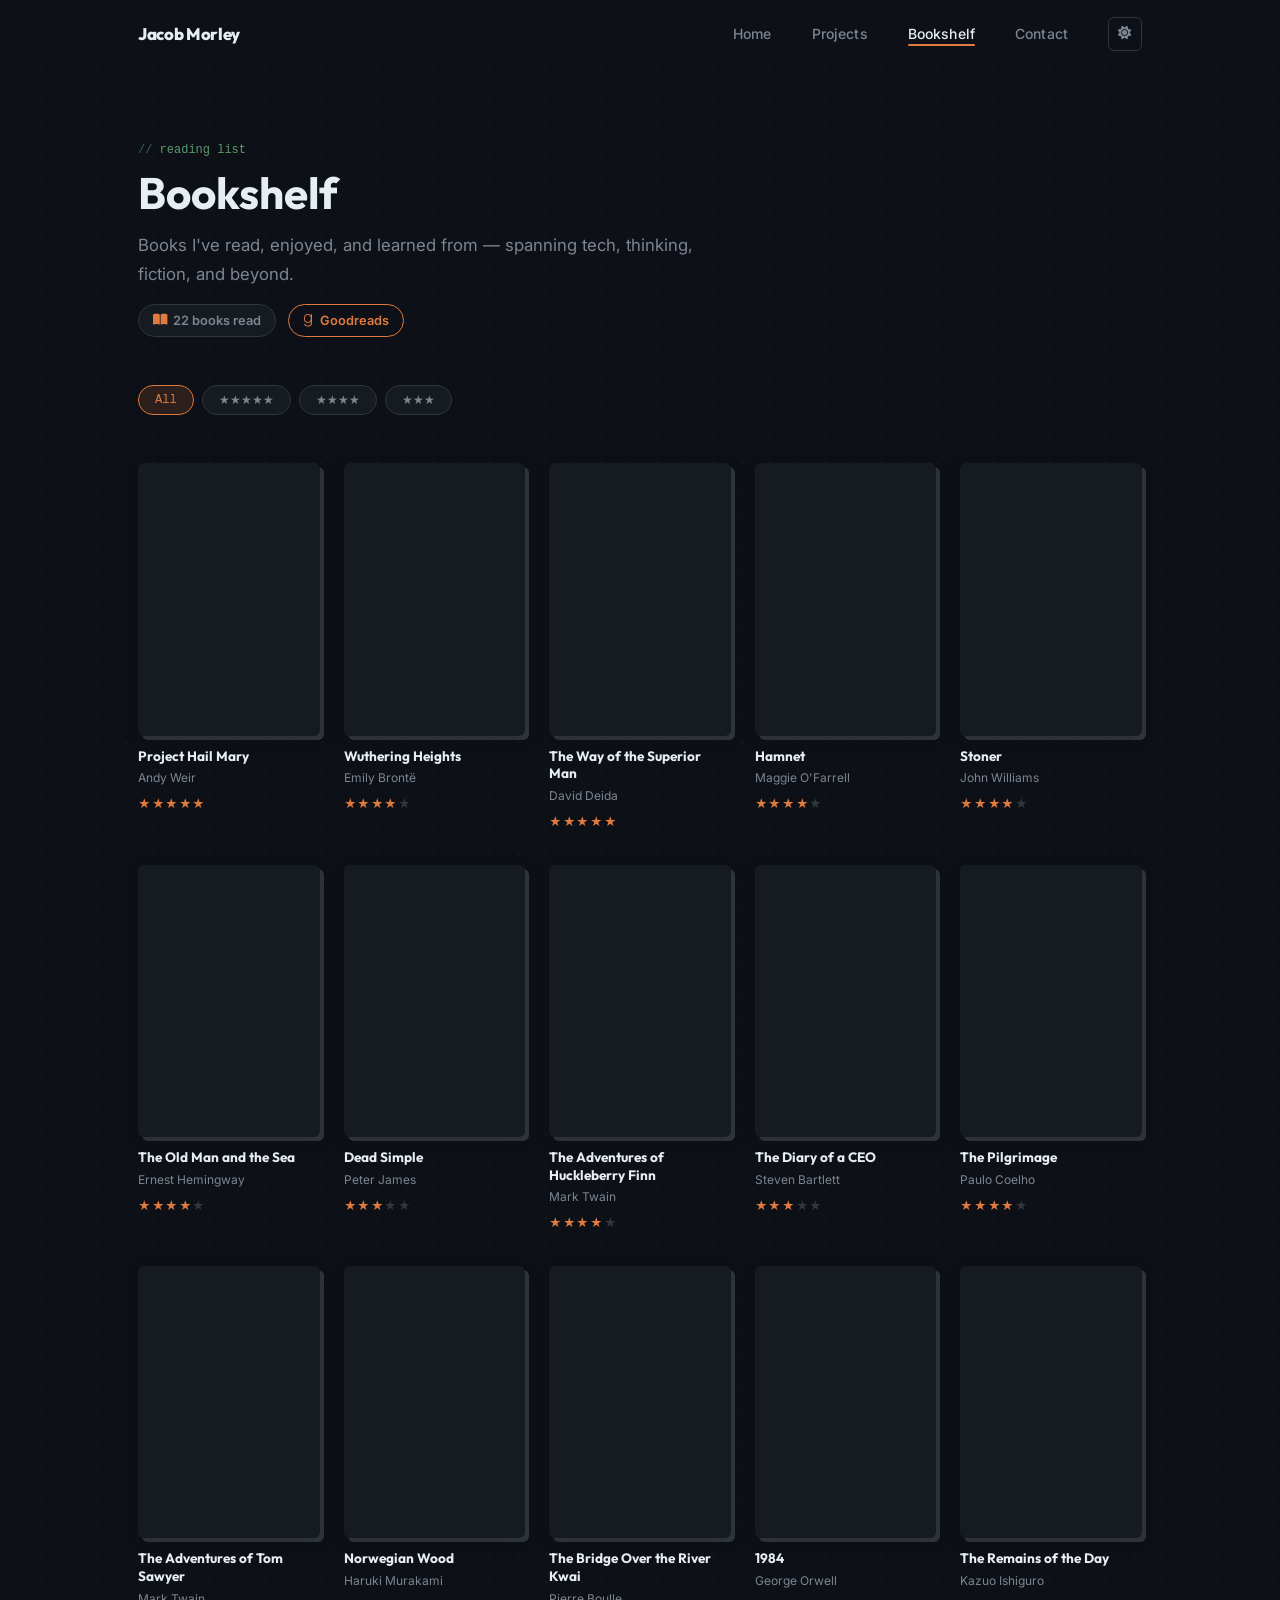
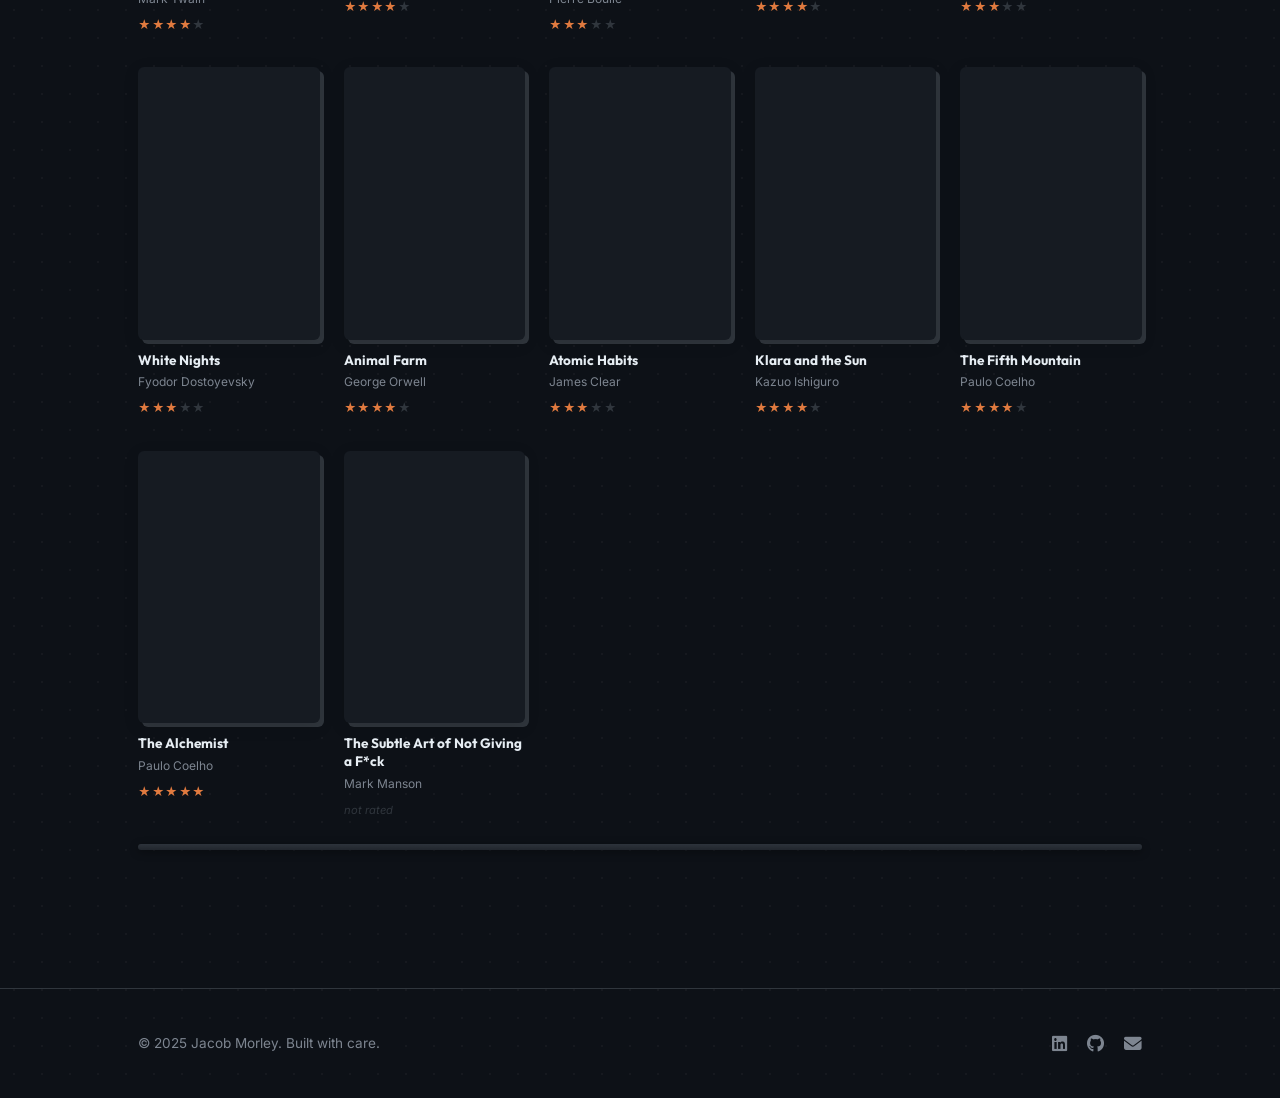
==== bookshelf.html @ 9ee959d3 "Initial commit — Jacob Morley portfolio site Co-Authored-By: Claude Sonnet 4.6 <noreply@anthropic.co" ====
<!DOCTYPE html>
<html lang="en">
<head>
  <meta charset="UTF-8" />
  <meta name="viewport" content="width=device-width, initial-scale=1.0" />
  <title>Bookshelf, Jacob Morley</title>
  <meta name="description" content="Books Jacob Morley has read — a curated digital bookshelf synced from Goodreads." />

  <link rel="preconnect" href="https://fonts.googleapis.com" />
  <link rel="preconnect" href="https://fonts.gstatic.com" crossorigin />
  <link href="https://fonts.googleapis.com/css2?family=Outfit:wght@300;400;500;600;700;800&family=Inter:wght@300;400;500;600&display=swap" rel="stylesheet" />
  <link rel="stylesheet" href="https://cdnjs.cloudflare.com/ajax/libs/font-awesome/6.5.1/css/all.min.css" crossorigin="anonymous" />
  <link rel="stylesheet" href="css/style.css" />

  <style>
    .shelf-intro {
      color: var(--text-muted);
      font-size: 1.05rem;
      margin-top: 0.75rem;
      max-width: 55ch;
    }

    .shelf-meta {
      display: flex;
      align-items: center;
      gap: 0.75rem;
      flex-wrap: wrap;
      margin-top: 1rem;
    }

    .shelf-stat {
      display: inline-flex;
      align-items: center;
      gap: 0.4rem;
      font-size: 0.8rem;
      font-weight: 600;
      color: var(--text-muted);
      background: var(--bg-alt);
      border: 1px solid var(--border);
      border-radius: 100px;
      padding: 0.3rem 0.875rem;
    }
    .shelf-stat i { color: var(--accent); }

    .shelf-gr-link {
      display: inline-flex;
      align-items: center;
      gap: 0.4rem;
      font-size: 0.8rem;
      font-weight: 600;
      color: var(--accent);
      background: transparent;
      border: 1.5px solid var(--accent);
      border-radius: 100px;
      padding: 0.3rem 0.875rem;
      text-decoration: none;
      transition: all var(--transition);
    }
    .shelf-gr-link:hover {
      background: rgba(224,122,63,0.15);
      color: var(--accent);
    }

    .shelf-filter {
      display: flex;
      gap: 0.5rem;
      flex-wrap: wrap;
      margin-bottom: 3rem;
    }

    .shelf-filter__btn {
      background: var(--card-bg);
      border: 1.5px solid var(--border);
      border-radius: 100px;
      padding: 0.4rem 1rem;
      font-family: var(--font-mono);
      font-size: 0.75rem;
      font-weight: 400;
      color: var(--text-muted);
      transition: all var(--transition);
    }
    .shelf-filter__btn:hover,
    .shelf-filter__btn.active {
      background: rgba(224,122,63,0.15);
      border-color: var(--accent);
      color: var(--accent);
    }

    /* Book card as anchor */
    a.book-card {
      text-decoration: none;
      color: inherit;
    }
    a.book-card:focus-visible {
      outline: 2px solid var(--accent);
      outline-offset: 4px;
      border-radius: var(--radius-sm);
    }

    /* Loading skeleton */
    .shelf-loading {
      grid-column: 1 / -1;
      display: flex;
      align-items: center;
      gap: 0.75rem;
      color: var(--text-muted);
      font-size: 0.9rem;
      padding: 2rem 0;
    }
    .shelf-loading__spinner {
      width: 18px; height: 18px;
      border: 2px solid var(--border);
      border-top-color: var(--accent);
      border-radius: 50%;
      animation: spin 0.7s linear infinite;
    }
    @keyframes spin { to { transform: rotate(360deg); } }

    /* States */
    .shelf-error,
    .shelf-empty {
      grid-column: 1 / -1;
      color: var(--text-muted);
      font-size: 0.9rem;
      padding: 2rem 0;
    }
    .shelf-error a,
    .shelf-empty a {
      color: var(--accent);
      text-decoration: underline;
    }

    /* Light theme overrides for inline shelf styles */
    html[data-theme="light"] .shelf-filter__btn {
      background: #ffffff;
      font-family: inherit;
      font-size: 0.8rem;
      font-weight: 600;
      color: var(--text-muted);
    }
    html[data-theme="light"] .shelf-filter__btn:hover,
    html[data-theme="light"] .shelf-filter__btn.active {
      background: var(--accent);
      border-color: var(--accent);
      color: #ffffff;
    }
    html[data-theme="light"] .shelf-gr-link:hover {
      background: var(--accent);
      color: #ffffff;
    }

    /* Unrated badge */
    .book-card__stars .no-rating {
      font-size: 0.7rem;
      font-style: italic;
      color: var(--border);
      letter-spacing: 0;
    }
  </style>
  <script>(function(){var t=localStorage.getItem('theme')||'dark';document.documentElement.setAttribute('data-theme',t);})();</script>
</head>
<body>

  <div class="scroll-progress" id="scrollProgress" aria-hidden="true"></div>

  <!-- Custom Cursor -->
  <div class="cursor-dot"  id="cursorDot"  aria-hidden="true"></div>
  <div class="cursor-ring" id="cursorRing" aria-hidden="true"></div>

  <!-- Navigation -->
  <nav class="nav" id="nav" role="navigation" aria-label="Main navigation">
    <div class="nav__inner">
      <a href="index.html" class="nav__logo" aria-label="Jacob Morley — Home">Jacob Morley</a>

      <button class="nav__toggle" id="navToggle" aria-label="Toggle menu" aria-expanded="false">
        <span></span><span></span><span></span>
      </button>

      <ul class="nav__links" id="navLinks" role="list">
        <li><a href="index.html"      class="nav__link">Home</a></li>
        <li><a href="projects.html"   class="nav__link">Projects</a></li>
        <li><a href="bookshelf.html"  class="nav__link active">Bookshelf</a></li>
        <li><a href="index.html#contact" class="nav__link">Contact</a></li>
        <li>
          <button class="theme-toggle" id="themeToggle" aria-label="Toggle light/dark mode">
            <i class="fa-solid fa-sun" id="themeIcon"></i>
          </button>
        </li>
      </ul>
    </div>
  </nav>

  <main>
    <!-- Page Hero -->
    <section class="page-hero" aria-labelledby="shelf-title">
      <div class="container">
        <div class="reveal">
          <span class="section-label">Reading list</span>
          <h1 class="section-title" id="shelf-title">Bookshelf</h1>
          <p class="shelf-intro">Books I've read, enjoyed, and learned from — spanning tech, thinking, fiction, and beyond.</p>
          <div class="shelf-meta">
            <span class="shelf-stat" id="shelf-count">
              <i class="fa-solid fa-book-open" aria-hidden="true"></i>
              Loading…
            </span>
            <a class="shelf-gr-link"
               href="https://www.goodreads.com/user/show/131682472-jacob-morley"
               target="_blank" rel="noopener noreferrer"
               aria-label="View my Goodreads profile">
              <i class="fa-brands fa-goodreads-g" aria-hidden="true"></i>
              Goodreads
            </a>
          </div>
        </div>
      </div>
    </section>

    <!-- Bookshelf -->
    <section class="bookshelf-section" aria-label="Books read">
      <div class="container">

        <!-- Filters -->
        <div class="shelf-filter" role="group" aria-label="Filter by rating">
          <button class="shelf-filter__btn active" data-filter="all">All</button>
          <button class="shelf-filter__btn" data-filter="5">★★★★★</button>
          <button class="shelf-filter__btn" data-filter="4">★★★★</button>
          <button class="shelf-filter__btn" data-filter="3">★★★</button>
        </div>

        <!-- Dynamic grid (populated by bookshelf.js) -->
        <div class="shelf-row">
          <div class="books-grid" id="books-grid">
            <div class="shelf-loading">
              <div class="shelf-loading__spinner" aria-hidden="true"></div>
              Fetching books from Goodreads…
            </div>
          </div>
        </div>

      </div>
    </section>
  </main>

  <!-- Footer -->
  <footer class="footer" role="contentinfo">
    <div class="container">
      <div class="footer__inner">
        <p class="footer__copy">© 2025 Jacob Morley. Built with care.</p>
        <div class="footer__links">
          <a href="https://www.linkedin.com/in/jacob-morley-07291b1a0/"
             target="_blank" rel="noopener noreferrer" aria-label="LinkedIn">
            <i class="fa-brands fa-linkedin" aria-hidden="true"></i>
          </a>
          <a href="https://github.com/" target="_blank" rel="noopener noreferrer" aria-label="GitHub">
            <i class="fa-brands fa-github" aria-hidden="true"></i>
          </a>
          <a href="mailto:morleyjacob6@gmail.com" aria-label="Email">
            <i class="fa-solid fa-envelope" aria-hidden="true"></i>
          </a>
        </div>
      </div>
    </div>
  </footer>

  <script src="js/cursor.js"></script>
  <script src="js/main.js"></script>
  <script src="js/bookshelf.js"></script>
</body>
</html>
---- css/style.css ----
/* ============================================================
   Jacob Morley — Portfolio
   style.css
   ============================================================ */

/* ── Custom Properties ───────────────────────────────────── */
:root {
  --bg:           #0d1117;
  --bg-alt:       #161b22;
  --white:        #ffffff;
  --text:         #e6edf3;
  --text-muted:   #7d8590;
  --accent:       #e07a3f;
  --accent-dark:  #c4632a;
  --accent-light: rgba(224, 122, 63, 0.15);
  --border:       #30363d;
  --card-bg:      #161b22;
  --shadow-sm:    0 1px 4px rgba(0,0,0,0.4);
  --shadow-md:    0 4px 20px rgba(0,0,0,0.5);
  --shadow-lg:    0 12px 48px rgba(0,0,0,0.6);

  --font-display: 'Outfit', system-ui, sans-serif;
  --font-body:    'Inter', system-ui, sans-serif;
  --font-mono:    'JetBrains Mono', 'Cascadia Code', 'Fira Code', monospace;

  --code-green:   #5a9a6a;

  --radius-sm:  6px;
  --radius-md:  12px;
  --radius-lg:  20px;

  --nav-h: 68px;

  --transition: 0.25s cubic-bezier(0.4, 0, 0.2, 1);

  /* Spring easing — from Dave Rupert */
  --spring-easing: linear(
    0, 0.007, 0.026, 0.059 4.5%, 0.106 6.3%, 0.209 9.5%,
    0.558 19.3%, 0.658, 0.742, 0.812, 0.87, 0.918, 0.957,
    0.986 41.6%, 1.007 45.3%, 1.021 49.4%, 1.027 54% 60.9%,
    1.007 83.2%, 1
  );
  --spring-duration: 0.65s;
  --hero-skew-start: matrix3d(1,0,0,0, 0,1,0,-0.0015, 0,0,1,0, 0,0,0,1.4);
}

/* ── Reset ───────────────────────────────────────────────── */
*, *::before, *::after { box-sizing: border-box; margin: 0; padding: 0; }
a { text-decoration: none; color: inherit; }

html {
  scroll-behavior: smooth;
  -webkit-font-smoothing: antialiased;
  color-scheme: dark;
}
html[data-theme="light"] {
  color-scheme: light;
}

body {
  background: var(--bg);
  color: var(--text);
  font-family: var(--font-body);
  font-size: 1rem;
  line-height: 1.7;
  overflow-x: hidden;
  background-image: radial-gradient(circle, rgba(255,255,255,0.035) 1px, transparent 1px);
  background-size: 28px 28px;
}


/* ── Scroll progress bar ─────────────────────────────────── */
.scroll-progress {
  position: fixed;
  top: 0; left: 0;
  height: 3px;
  width: 0%;
  background: var(--accent);
  z-index: 9999;
  border-radius: 0 2px 2px 0;
  transition: width 0.08s linear;
  pointer-events: none;
}

/* ── Page entrance ───────────────────────────────────────── */
main {
  animation: pageFadeIn 0.5s ease both;
}

/* ── Layout Utilities ────────────────────────────────────── */
.container {
  max-width: 1100px;
  margin: 0 auto;
  padding: 0 clamp(1.25rem, 4vw, 3rem);
}

.section-label {
  display: inline-block;
  font-family: var(--font-mono);
  font-size: 0.75rem;
  font-weight: 400;
  letter-spacing: 0;
  text-transform: lowercase;
  color: var(--code-green);
  margin-bottom: 0.75rem;
}
.section-label::before {
  content: '// ';
  opacity: 0.6;
}
.is-visible .section-label,
.hero .section-label {
  animation: labelSlide 0.4s cubic-bezier(0.34, 1.56, 0.64, 1) 0.15s both;
}

.section-title {
  font-family: var(--font-display);
  font-size: clamp(2rem, 4vw, 2.75rem);
  font-weight: 700;
  line-height: 1.15;
  color: var(--text);
}

.section-subtitle {
  color: var(--text-muted);
  font-size: 1.05rem;
  max-width: 52ch;
  margin-top: 0.75rem;
}

.section-header {
  margin-bottom: 3.5rem;
}

/* ── Buttons ─────────────────────────────────────────────── */
.btn {
  display: inline-flex;
  align-items: center;
  gap: 0.5rem;
  padding: 0.75rem 1.5rem;
  border-radius: var(--radius-sm);
  font-size: 0.9375rem;
  font-weight: 600;
  transition: all var(--transition);
  border: 1.5px solid transparent;
  white-space: nowrap;
}

.btn--primary {
  background: var(--accent);
  color: #0d1117;
  border-color: var(--accent);
  font-weight: 700;
}
.btn--primary:hover {
  background: var(--accent-dark);
  border-color: var(--accent-dark);
  transform: translateY(-2px);
  box-shadow: 0 6px 20px rgba(224,122,63,0.4), 0 0 30px rgba(224,122,63,0.15);
}

.btn--ghost {
  background: transparent;
  color: var(--text-muted);
  border-color: var(--border);
  font-family: var(--font-mono);
  font-size: 0.875rem;
}
.btn--ghost:hover {
  border-color: var(--accent);
  color: var(--accent);
  background: rgba(224,122,63,0.08);
  transform: translateY(-2px);
}

.btn--full { width: 100%; justify-content: center; }

/* ── Fade-in Animation ───────────────────────────────────── */
@keyframes fadeUp {
  from { opacity: 0; transform: translateY(20px); }
  to   { opacity: 1; transform: translateY(0); }
}

@keyframes pageFadeIn {
  from { opacity: 0; transform: translateY(10px); }
  to   { opacity: 1; transform: translateY(0); }
}

@keyframes gridFloat {
  0%, 100% { transform: translateY(0)   rotate(0deg); }
  33%       { transform: translateY(-8px) rotate(1deg); }
  66%       { transform: translateY(4px)  rotate(-0.5deg); }
}

@keyframes iconBounce {
  0%   { transform: translateY(-2px) scale(1); }
  40%  { transform: translateY(-6px) scale(1.18); }
  70%  { transform: translateY(-1px) scale(0.97); }
  100% { transform: translateY(-2px) scale(1); }
}

@keyframes labelSlide {
  from { opacity: 0; transform: translateX(-10px); }
  to   { opacity: 1; transform: translateX(0); }
}

@keyframes heroNameEnter {
  from {
    opacity: 0;
    transform: var(--hero-skew-start) translateY(20px);
  }
  to {
    opacity: 1;
    transform: none;
  }
}

.fade-in {
  opacity: 0;
  animation: fadeUp 0.7s ease forwards;
}

.hero .fade-in:nth-child(1) { animation-delay: 0.1s; }
.hero .fade-in:nth-child(2) { animation-delay: 0.2s; }
.hero .fade-in:nth-child(3) { animation-delay: 0.35s; }
.hero .fade-in:nth-child(4) { animation-delay: 0.5s; }
.hero .fade-in:nth-child(5) { animation-delay: 0.65s; }

/* Hero name gets Dave's spring skew entrance instead of plain fadeUp */
#heroName {
  animation-name:            heroNameEnter;
  animation-duration:        var(--spring-duration);
  animation-timing-function: var(--spring-easing);
  animation-delay:           0.1s;
  animation-fill-mode:       both;
  will-change: opacity, transform;
}

/* Scroll-triggered reveal */
.reveal {
  opacity: 0;
  transform: translateY(24px);
  transition: opacity 0.65s ease, transform 0.65s ease;
}
.reveal.is-visible {
  opacity: 1;
  transform: translateY(0);
}

/* ── Navigation ──────────────────────────────────────────── */
.nav {
  position: sticky;
  top: 0;
  z-index: 100;
  height: var(--nav-h);
  display: flex;
  align-items: center;
  background: var(--bg);
  transition: background 0.4s ease, box-shadow 0.4s ease;
}

.nav.scrolled {
  background: rgba(13, 17, 23, 0.92);
  backdrop-filter: blur(14px);
  -webkit-backdrop-filter: blur(14px);
  box-shadow: 0 1px 0 var(--border);
}

.nav__inner {
  width: 100%;
  max-width: 1100px;
  margin: 0 auto;
  padding: 0 clamp(1.25rem, 4vw, 3rem);
  display: flex;
  align-items: center;
  justify-content: space-between;
}

/* Nav logo: invisible on index (morph element is the visual) */
.nav__logo {
  font-family: var(--font-display);
  font-size: 1.05rem;
  font-weight: 800;
  letter-spacing: -0.02em;
  color: var(--text);
  opacity: 0;
  pointer-events: none;
}
.nav__logo.is-visible {
  opacity: 1;
  pointer-events: auto;
}

.nav__links {
  display: flex;
  align-items: center;
  gap: 2.5rem;
  list-style: none;
  padding: 0;
  margin: 0;
}

.nav__link {
  font-size: 0.875rem;
  font-weight: 500;
  letter-spacing: 0.01em;
  color: var(--text-muted);
  transition: color var(--transition);
  position: relative;
}
.nav__link::after {
  content: '';
  position: absolute;
  bottom: -4px; left: 0;
  width: 0; height: 2px;
  background: var(--accent);
  border-radius: 2px;
  transition: width 0.35s cubic-bezier(0.34, 1.56, 0.64, 1);
}
.nav__link:hover,
.nav__link.active { color: var(--text); }
.nav__link:hover::after,
.nav__link.active::after { width: 100%; }

.nav__toggle {
  display: none;
  flex-direction: column;
  gap: 5px;
  background: none;
  border: none;
  cursor: pointer;
  padding: 4px;
}
.nav__toggle span {
  display: block;
  width: 22px; height: 2px;
  background: var(--text);
  border-radius: 2px;
  transition: all 0.3s;
}
.nav__toggle.open span:nth-child(1) { transform: translateY(7px) rotate(45deg); }
.nav__toggle.open span:nth-child(2) { opacity: 0; }
.nav__toggle.open span:nth-child(3) { transform: translateY(-7px) rotate(-45deg); }

/* ── Hero ────────────────────────────────────────────────── */
.hero {
  min-height: calc(92vh - var(--nav-h));
  display: flex;
  align-items: center;
  padding: clamp(4rem, 8vh, 7rem) 0;
  position: relative;
  overflow: hidden;
}

.hero::before {
  content: '';
  position: absolute;
  top: -20%; right: -10%;
  width: 600px; height: 600px;
  background: radial-gradient(circle, rgba(224,122,63,0.12) 0%, transparent 70%);
  pointer-events: none;
}

.hero .container {
  display: flex;
  flex-direction: column;
  align-items: center;
  text-align: center;
  width: 100%;
  position: relative;
}

.hero__eyebrow {
  display: inline-block;
  font-family: var(--font-mono);
  font-size: 0.8rem;
  font-weight: 400;
  letter-spacing: 0;
  text-transform: none;
  color: var(--accent);
  margin-bottom: 1.25rem;
}
.hero__eyebrow::before {
  content: '// ';
  color: var(--accent-dark);
}

.hero__name {
  font-family: var(--font-display);
  font-size: clamp(5rem, 18vw, 12rem);
  font-weight: 800;
  line-height: 0.95;
  letter-spacing: -0.04em;
  color: var(--text);
  margin-bottom: 1.75rem;
  will-change: opacity, transform;
}

/* ── Morph title (fixed clone that travels hero → nav) ──── */
.morph-title {
  position: fixed;
  top: 0;
  left: 0;
  z-index: 150;
  pointer-events: none;
  font-family: var(--font-display);
  font-weight: 800;
  letter-spacing: -0.04em;
  line-height: 0.95;
  color: var(--text);
  white-space: nowrap;
  transform-origin: top left;
  opacity: 0;
}

.morph-title.is-clickable {
  pointer-events: auto;
  cursor: pointer;
}

#morphLast {
  opacity: 0;
}

.hero__tagline {
  font-size: clamp(1.05rem, 2vw, 1.2rem);
  color: var(--text-muted);
  max-width: 50ch;
  line-height: 1.65;
  margin: 0 auto 2.5rem;
  text-align: center;
}

.hero__typewriter {
  display: inline-block;
  white-space: nowrap;
}

.hero__typewriter-text {
  color: var(--accent);
  font-weight: 600;
}

.hero__cursor {
  display: inline-block;
  width: 2px;
  height: 1.1em;
  background: var(--accent);
  margin-left: 2px;
  vertical-align: text-bottom;
  animation: blink 0.75s step-end infinite;
}

@keyframes blink {
  0%, 100% { opacity: 1; }
  50%       { opacity: 0; }
}

.hero__cta {
  display: flex;
  flex-wrap: wrap;
  gap: 1rem;
  justify-content: center;
}

/* Dot grid decoration */
.hero__decoration {
  position: absolute;
  top: 50%;
  right: clamp(1rem, 5vw, 4rem);
  transform: translateY(-50%);
  pointer-events: none;
}

.hero__grid {
  width: 200px;
  height: 200px;
  background-image: radial-gradient(circle, var(--accent) 1px, transparent 1px);
  background-size: 20px 20px;
  opacity: 0.15;
  animation: gridFloat 8s ease-in-out infinite;
}

/* ── Skills ──────────────────────────────────────────────── */
.skills {
  padding: clamp(5rem, 10vh, 8rem) 0;
  background: var(--bg-alt);
  border-top: 1px solid var(--border);
  border-bottom: 1px solid var(--border);
}

.skills__grid {
  display: grid;
  grid-template-columns: repeat(auto-fill, minmax(140px, 1fr));
  gap: 1rem;
}

.skill-card {
  position: relative;
  background: var(--card-bg);
  border: 1px solid var(--border);
  border-radius: var(--radius-md);
  padding: 1.25rem 1rem;
  display: flex;
  flex-direction: column;
  align-items: center;
  gap: 0.6rem;
  overflow: hidden;
  transition: border-color var(--transition), box-shadow var(--transition),
              transform var(--transition), background var(--transition);
}

.skill-card::before {
  content: '';
  position: absolute;
  inset: 0;
  background: var(--accent-light);
  opacity: 0;
  transition: opacity var(--transition);
}

.skill-card:hover {
  border-color: var(--accent);
  transform: translateY(-3px);
  box-shadow: var(--shadow-md), 0 0 16px rgba(224,122,63,0.12);
}
.skill-card:hover::before { opacity: 1; }

.skill-card__icon {
  font-size: 1.75rem;
  height: 2rem;
  display: flex;
  align-items: center;
  justify-content: center;
  filter: grayscale(1) brightness(0.55);
  transition: filter 0.3s ease;
  position: relative;
  z-index: 1;
}

.skill-card:hover .skill-card__icon {
  filter: grayscale(0) brightness(1);
}

.skill-card__name {
  font-size: 0.8125rem;
  font-weight: 600;
  color: var(--text-muted);
  text-align: center;
  position: relative;
  z-index: 1;
  transition: color var(--transition);
  letter-spacing: 0.01em;
}
.skill-card:hover .skill-card__name { color: var(--text); }

.skill-card__level {
  font-family: var(--font-mono);
  font-size: 0.6rem;
  font-weight: 400;
  letter-spacing: 0;
  text-transform: lowercase;
  color: var(--code-green);
  opacity: 0;
  transform: translateY(4px);
  transition: opacity 0.2s ease, transform 0.2s ease;
  position: relative;
  z-index: 1;
}
.skill-card__level::before { content: '[ '; opacity: 0.7; }
.skill-card__level::after  { content: ' ]'; opacity: 0.7; }
.skill-card:hover .skill-card__level {
  opacity: 1;
  transform: translateY(0);
}

/* ── About ───────────────────────────────────────────────── */
.about {
  padding: clamp(5rem, 10vh, 8rem) 0;
}

.about__inner {
  display: grid;
  grid-template-columns: 1fr 1fr;
  gap: clamp(3rem, 6vw, 6rem);
  align-items: center;
}

.about__text .section-label { margin-bottom: 0.5rem; }
.about__text .section-title { margin-bottom: 1.25rem; }

.about__lead {
  font-size: 1.1rem;
  font-weight: 500;
  line-height: 1.6;
  color: var(--text);
  margin-bottom: 1rem;
}

.about__body {
  color: var(--text-muted);
  line-height: 1.8;
  margin-bottom: 2rem;
  font-size: 0.9875rem;
}

.about__card {
  background: #010409;
  border: 1px solid var(--border);
  border-radius: var(--radius-md);
  overflow: hidden;
  box-shadow: 0 0 0 1px rgba(255,255,255,0.04), var(--shadow-lg);
  font-family: var(--font-mono);
  font-size: 0.875rem;
}
.about__card::before, .about__card::after { content: none; }

.about__card-header {
  background: #161b22;
  padding: 0.65rem 1rem;
  display: flex;
  gap: 6px;
  align-items: center;
}

.about__card-dot {
  width: 12px; height: 12px;
  border-radius: 50%;
}
.about__card-dot:nth-child(1) { background: #ff5f57; }
.about__card-dot:nth-child(2) { background: #ffbd2e; }
.about__card-dot:nth-child(3) { background: #28c840; }

.about__card-body {
  padding: 1.25rem 1.5rem;
}

.about__card-line {
  display: flex;
  align-items: baseline;
  gap: 0.75rem;
  padding: 0.3rem 0;
  border-bottom: none;
  font-size: 0.875rem;
  color: var(--text-muted);
}
.about__card-line:last-child { border-bottom: none; }

.about__card-label {
  font-family: var(--font-mono);
  font-weight: 400;
  color: #22c55e;
  font-size: 0.875rem;
  text-transform: none;
  letter-spacing: 0;
  white-space: nowrap;
  flex-shrink: 0;
  min-width: 5.5rem;
}
.about__card-label::after {
  content: ':';
  color: #a8a39d;
}

.about__card-value {
  color: var(--text);
  font-family: var(--font-mono);
}
.about__card-value::before, .about__card-value::after { content: none; }

.status-dot {
  display: inline-flex;
  align-items: center;
  gap: 0.45rem;
  color: #22c55e;
  font-weight: 500;
  font-size: 0.875rem;
}
.status-dot::before {
  content: '';
  display: inline-block;
  width: 7px; height: 7px;
  background: #22c55e;
  border-radius: 50%;
  box-shadow: 0 0 0 3px rgba(34,197,94,0.2);
  animation: pulse 2s infinite;
}

@keyframes pulse {
  0%, 100% { box-shadow: 0 0 0 3px rgba(34,197,94,0.2); }
  50% { box-shadow: 0 0 0 6px rgba(34,197,94,0.08); }
}

/* ── Contact ─────────────────────────────────────────────── */
.contact {
  padding: clamp(5rem, 10vh, 8rem) 0;
  background: var(--bg-alt);
  border-top: 1px solid var(--border);
}

.contact__inner {
  display: grid;
  grid-template-columns: 1fr 1fr;
  gap: clamp(3rem, 6vw, 5rem);
  align-items: start;
}

.contact__form { display: flex; flex-direction: column; gap: 1.25rem; }

.form-group { display: flex; flex-direction: column; gap: 0.4rem; }

.form-group label {
  font-size: 0.75rem;
  font-family: var(--font-mono);
  font-weight: 400;
  color: var(--code-green);
  text-transform: lowercase;
  letter-spacing: 0;
}

.form-group input,
.form-group textarea {
  background: var(--card-bg);
  border: 1.5px solid var(--border);
  border-radius: var(--radius-sm);
  padding: 0.75rem 1rem;
  font-size: 0.9375rem;
  font-family: var(--font-mono);
  color: var(--text);
  transition: border-color var(--transition), box-shadow var(--transition);
  resize: vertical;
}

.form-group input:focus,
.form-group textarea:focus {
  outline: none;
  border-color: var(--accent);
  box-shadow: 0 0 0 3px rgba(224,122,63,0.15);
}

.form-group input::placeholder,
.form-group textarea::placeholder { color: var(--text-muted); opacity: 0.6; }

.contact__fallback {
  font-size: 0.85rem;
  color: var(--text-muted);
  text-align: center;
}
.contact__fallback a {
  color: var(--accent);
  text-decoration: underline;
  text-underline-offset: 3px;
}
.contact__fallback a:hover { color: var(--accent-dark); }

/* Contact info sidebar */
.contact__info {
  display: flex;
  flex-direction: column;
  gap: 1.25rem;
}

.contact__info-card {
  background: var(--card-bg);
  border: 1px solid var(--border);
  border-radius: var(--radius-md);
  padding: 1.25rem 1.5rem;
  display: flex;
  align-items: center;
  gap: 1rem;
  transition: border-color var(--transition), box-shadow var(--transition);
}
.contact__info-card:hover {
  border-color: var(--accent);
  box-shadow: var(--shadow-sm);
}
.contact__info-card i {
  font-size: 1.25rem;
  color: var(--accent);
  width: 1.5rem;
  text-align: center;
  flex-shrink: 0;
}
.contact__info-card strong {
  display: block;
  font-size: 0.75rem;
  text-transform: uppercase;
  letter-spacing: 0.07em;
  color: var(--text-muted);
  margin-bottom: 0.15rem;
}
.contact__info-card a {
  font-size: 0.9rem;
  font-weight: 500;
  color: var(--text);
  transition: color var(--transition);
}
.contact__info-card a:hover { color: var(--accent); }

/* Terminal LinkedIn block */
.contact__terminal { margin-top: 0.5rem; }

.terminal {
  background: #010409;
  border: 1px solid var(--border);
  border-radius: var(--radius-md);
  overflow: hidden;
  box-shadow: 0 0 0 1px rgba(255,255,255,0.04), var(--shadow-md);
  font-family: var(--font-mono);
}

.terminal__header {
  background: #161b22;
  padding: 0.65rem 1rem;
  display: flex;
  gap: 6px;
  align-items: center;
}

.terminal__dot {
  width: 12px; height: 12px;
  border-radius: 50%;
}
.terminal__dot:nth-child(1) { background: #ff5f57; }
.terminal__dot:nth-child(2) { background: #ffbd2e; }
.terminal__dot:nth-child(3) { background: #28c840; }

.terminal__body { padding: 1.25rem 1.5rem; }

.terminal__line {
  font-size: 0.875rem;
  color: var(--text-muted);
  margin-bottom: 0.5rem;
}
.terminal__prompt { color: #22c55e; margin-right: 0.5rem; }
.terminal__cmd { color: var(--text); }

.terminal__output { font-size: 0.875rem; }
.terminal__output a {
  color: var(--accent);
  transition: color var(--transition);
}
.terminal__output a:hover { color: #f0a878; }

/* Form success state */
.form-success {
  background: rgba(34,197,94,0.1);
  border: 1px solid rgba(34,197,94,0.3);
  border-radius: var(--radius-md);
  padding: 1.5rem;
  text-align: center;
  color: #16a34a;
  font-weight: 500;
  display: none;
}
.form-success.show { display: block; }

/* ── Footer ──────────────────────────────────────────────── */
.footer {
  padding: 2.5rem 0;
  border-top: 1px solid var(--border);
}

.footer__inner {
  display: flex;
  justify-content: space-between;
  align-items: center;
}

.footer__copy {
  font-size: 0.85rem;
  color: var(--text-muted);
}

.footer__links {
  display: flex;
  gap: 1.25rem;
}
.footer__links a {
  font-size: 1.1rem;
  color: var(--text-muted);
  transition: color var(--transition), transform var(--transition);
  display: inline-block;
}
.footer__links a:hover {
  color: var(--accent);
  animation: iconBounce 0.5s cubic-bezier(0.34, 1.56, 0.64, 1) forwards;
}

/* ── Projects Page ───────────────────────────────────────── */
.page-hero {
  padding: clamp(4rem, 8vh, 6rem) 0 clamp(3rem, 5vh, 4rem);
}
.page-hero .section-label { display: block; margin-bottom: 0.5rem; }
.page-hero p {
  color: var(--text-muted);
  font-size: 1.05rem;
  margin-top: 0.75rem;
  max-width: 55ch;
}

.projects-section { padding: 0 0 clamp(5rem, 10vh, 8rem); }

.projects-grid {
  display: grid;
  grid-template-columns: repeat(auto-fill, minmax(220px, 1fr));
  gap: 1rem;
}

.project-card {
  background: var(--card-bg);
  border: 1px solid var(--border);
  border-radius: var(--radius-md);
  overflow: hidden;
  display: flex;
  flex-direction: column;
  cursor: pointer;
  transition: transform var(--transition), box-shadow var(--transition),
              border-color var(--transition);
  filter: saturate(0.15) brightness(0.85);
}

.project-card:hover {
  transform: translateY(-6px);
  box-shadow: var(--shadow-lg), 0 0 0 1px var(--accent);
  border-color: var(--accent);
  filter: saturate(1) brightness(1);
}

.project-card__banner {
  height: 120px;
  display: flex;
  align-items: center;
  justify-content: center;
  font-size: 3.5rem;
  transition: background var(--transition);
  position: relative;
  overflow: hidden;
}

.project-card__banner::after {
  content: '';
  position: absolute;
  inset: 0;
  background: linear-gradient(to bottom, transparent 50%, rgba(0,0,0,0.07));
}

.project-card__banner svg {
  display: block;
  width: 100%;
  height: 120px;
}

.project-card__body {
  padding: 0.875rem 1rem;
  display: flex;
  flex-direction: column;
  gap: 0.5rem;
}

.project-card__title {
  font-family: var(--font-display);
  font-size: 1rem;
  font-weight: 700;
  color: var(--text);
  line-height: 1.25;
}

.project-card__desc {
  font-size: 0.9rem;
  color: var(--text-muted);
  line-height: 1.65;
  flex: 1;
}

.project-card__tags {
  display: flex;
  flex-wrap: wrap;
  gap: 0.4rem;
}

.tag {
  display: inline-block;
  font-family: var(--font-mono);
  font-size: 0.68rem;
  font-weight: 400;
  letter-spacing: 0;
  padding: 0.2rem 0.55rem;
  border-radius: var(--radius-sm);
  background: rgba(224,122,63,0.08);
  color: var(--accent);
  border: 1px solid rgba(224,122,63,0.2);
  transition: background var(--transition), color var(--transition),
              transform var(--transition), border-color var(--transition);
}
.tag:hover {
  transform: translateY(-2px);
}
.project-card:hover .tag {
  background: rgba(224,122,63,0.18);
  color: var(--accent);
  border-color: rgba(224,122,63,0.4);
}

.project-card__footer {
  display: flex;
  gap: 0.75rem;
  padding-top: 0.75rem;
  border-top: 1px solid var(--border);
  margin-top: 0.25rem;
}

.project-card__link {
  font-size: 0.8125rem;
  font-weight: 600;
  color: var(--text-muted);
  display: inline-flex;
  align-items: center;
  gap: 0.35rem;
  transition: color var(--transition);
}
.project-card__link:hover { color: var(--accent); }

/* ── Project Modal ───────────────────────────────────────── */
.modal-overlay {
  position: fixed;
  inset: 0;
  background: rgba(1,4,9,0.8);
  backdrop-filter: blur(4px);
  z-index: 200;
  display: flex;
  align-items: center;
  justify-content: center;
  padding: 1.5rem;
  opacity: 0;
  pointer-events: none;
  transition: opacity 0.3s ease;
}
.modal-overlay.open {
  opacity: 1;
  pointer-events: all;
}

.modal {
  background: var(--card-bg);
  border: 1px solid var(--border);
  border-radius: var(--radius-lg);
  max-width: 640px;
  width: 100%;
  max-height: 85vh;
  overflow-y: auto;
  transform: translateY(24px) scale(0.97);
  transition: transform 0.35s cubic-bezier(0.34, 1.56, 0.64, 1);
  box-shadow: var(--shadow-lg);
}
.modal-overlay.open .modal {
  transform: translateY(0) scale(1);
}

.modal__banner {
  height: 200px;
  display: flex;
  align-items: center;
  justify-content: center;
  font-size: 4rem;
  overflow: hidden;
  border-radius: var(--radius-lg) var(--radius-lg) 0 0;
}

.modal__body { padding: 2rem; }

.modal__title {
  font-family: var(--font-display);
  font-size: 1.6rem;
  font-weight: 700;
  margin-bottom: 0.5rem;
}

.modal__tags { display: flex; flex-wrap: wrap; gap: 0.4rem; margin-bottom: 1.25rem; }

.modal__desc {
  color: var(--text-muted);
  line-height: 1.75;
  margin-bottom: 1.5rem;
  font-size: 0.9625rem;
}

.modal__features { margin-bottom: 1.75rem; }
.modal__features h4 {
  font-size: 0.75rem;
  font-weight: 700;
  text-transform: uppercase;
  letter-spacing: 0.1em;
  color: var(--text-muted);
  margin-bottom: 0.75rem;
}
.modal__features ul { display: flex; flex-direction: column; gap: 0.4rem; }
.modal__features li {
  font-size: 0.9rem;
  color: var(--text);
  display: flex;
  align-items: flex-start;
  gap: 0.5rem;
}
.modal__features li::before {
  content: '→';
  color: var(--accent);
  flex-shrink: 0;
  margin-top: 0.05em;
}

.modal__actions {
  display: flex;
  gap: 0.75rem;
  flex-wrap: wrap;
}

.modal { position: relative; }

.modal__close {
  position: absolute;
  top: 1rem; right: 1rem;
  background: rgba(22,27,34,0.9);
  border: 1px solid var(--border);
  border-radius: 50%;
  width: 36px; height: 36px;
  display: flex; align-items: center; justify-content: center;
  font-size: 1rem;
  color: var(--text-muted);
  transition: all var(--transition);
  z-index: 1;
}
.modal__close:hover { color: var(--text); background: var(--card-bg); }

/* ── Bookshelf Page ──────────────────────────────────────── */
.bookshelf-section { padding: 0 0 clamp(5rem, 10vh, 8rem); }

.books-grid {
  display: grid;
  grid-template-columns: repeat(auto-fill, minmax(160px, 1fr));
  gap: 2rem 1.5rem;
}

.book-card {
  display: flex;
  flex-direction: column;
  gap: 0.75rem;
}

.book-card__cover {
  aspect-ratio: 2/3;
  border-radius: var(--radius-sm);
  overflow: hidden;
  box-shadow: 0 4px 16px rgba(0,0,0,0.12), 4px 4px 0 var(--border);
  transition: transform var(--transition), box-shadow var(--transition);
  background: var(--bg-alt);
  position: relative;
}

.book-card:hover .book-card__cover {
  transform: translateY(-4px) rotate(-1deg);
  box-shadow: 0 12px 32px rgba(0,0,0,0.18), 4px 4px 0 var(--accent);
}

.book-card__cover img {
  width: 100%; height: 100%;
  object-fit: cover;
  transition: opacity 0.3s;
}

.book-card__cover-placeholder {
  width: 100%; height: 100%;
  display: flex;
  flex-direction: column;
  align-items: center;
  justify-content: center;
  padding: 1rem;
  gap: 0.5rem;
  text-align: center;
}
.book-card__cover-placeholder span {
  font-family: var(--font-display);
  font-size: 0.75rem;
  font-weight: 700;
  color: rgba(255,255,255,0.9);
  line-height: 1.25;
}
.book-card__cover-placeholder small {
  font-size: 0.65rem;
  color: rgba(255,255,255,0.65);
}

.book-card__info {}

.book-card__title {
  font-family: var(--font-display);
  font-size: 0.85rem;
  font-weight: 700;
  color: var(--text);
  line-height: 1.3;
  margin-bottom: 0.2rem;
}

.book-card__author {
  font-size: 0.75rem;
  color: var(--text-muted);
  margin-bottom: 0.35rem;
}

.book-card__stars {
  color: var(--accent);
  font-size: 0.75rem;
  letter-spacing: 0.05em;
}
.book-card__stars .empty { color: var(--border); }

/* Shelf decorative line */
.shelf-row { position: relative; margin-bottom: 3rem; }
.shelf-row::after {
  content: '';
  display: block;
  margin-top: 1.5rem;
  height: 6px;
  background: linear-gradient(to bottom, #2d333b, #21262d);
  border-radius: 3px;
  box-shadow: 0 2px 8px rgba(0,0,0,0.4);
}

/* ── Responsive ──────────────────────────────────────────── */
@media (max-width: 900px) {
  .hero .container { grid-template-columns: 1fr; }
  .hero__decoration { display: none; }
  .about__inner { grid-template-columns: 1fr; }
  .contact__inner { grid-template-columns: 1fr; }
}

@media (max-width: 768px) {
  .nav__links {
    position: fixed;
    top: var(--nav-h); left: 0; right: 0;
    background: #0d1117;
    border-bottom: 1px solid var(--border);
    flex-direction: column;
    padding: 1.5rem 2rem;
    gap: 1.25rem;
    transform: translateY(-110%);
    transition: transform 0.35s ease;
    box-shadow: var(--shadow-md);
    z-index: 99;
  }
  .nav__links.open { transform: translateY(0); }
  .nav__toggle { display: flex; }
  .nav__link { font-size: 1rem; }

  .skills__grid { grid-template-columns: repeat(auto-fill, minmax(110px, 1fr)); }
  .projects-grid { grid-template-columns: 1fr; }
  .books-grid { grid-template-columns: repeat(auto-fill, minmax(130px, 1fr)); }
  .footer__inner { flex-direction: column; gap: 1rem; text-align: center; }

  .modal { max-height: 90vh; border-radius: var(--radius-md); }
}

@media (max-width: 480px) {
  .hero__cta { flex-direction: column; }
  .hero__cta .btn { justify-content: center; }
  .skills__grid { grid-template-columns: repeat(3, 1fr); }
}

/* ── Custom Cursors ──────────────────────────────────────── */
.cursor-dot, .cursor-ring { display: none; }

/* ── Theme Toggle Button ─────────────────────────────────── */
.theme-toggle {
  background: none;
  border: 1.5px solid var(--border);
  border-radius: var(--radius-sm);
  width: 34px; height: 34px;
  display: flex; align-items: center; justify-content: center;
  color: var(--text-muted);
  font-size: 0.85rem;
  transition: all var(--transition);
  flex-shrink: 0;
}
.theme-toggle:hover {
  border-color: var(--accent);
  color: var(--accent);
}

/* ── Light Theme Overrides ───────────────────────────────── */
html[data-theme="light"] {
  --bg:           #f4f2ec;
  --bg-alt:       #eeece4;
  --text:         #1a1918;
  --text-muted:   #6b6860;
  --accent:       #e07a3f;
  --accent-dark:  #c4632a;
  --accent-light: rgba(224, 122, 63, 0.12);
  --border:       #dedad0;
  --card-bg:      #ffffff;
  --shadow-sm:    0 1px 4px rgba(0,0,0,0.06);
  --shadow-md:    0 4px 20px rgba(0,0,0,0.09);
  --shadow-lg:    0 12px 48px rgba(0,0,0,0.13);
}

html[data-theme="light"] body {
  background-image: radial-gradient(circle, rgba(0,0,0,0.06) 1px, transparent 1px);
}

html[data-theme="light"] .nav.scrolled {
  background: rgba(244, 242, 236, 0.92);
}

html[data-theme="light"] .nav__links {
  background: #f4f2ec;
}

html[data-theme="light"] .skill-card__icon {
  filter: grayscale(1) brightness(0.45);
}

html[data-theme="light"] .project-card {
  filter: saturate(0.2);
}

html[data-theme="light"] .project-card:hover {
  box-shadow: var(--shadow-lg);
  filter: saturate(1);
}

html[data-theme="light"] .btn--primary {
  color: #ffffff;
}

html[data-theme="light"] .btn--ghost {
  color: var(--text);
  font-family: var(--font-body);
  font-size: 0.9375rem;
}
html[data-theme="light"] .btn--ghost:hover {
  border-color: var(--text);
  color: var(--text);
  background: var(--bg-alt);
}

html[data-theme="light"] .tag {
  font-family: var(--font-body);
  font-size: 0.72rem;
  font-weight: 600;
  letter-spacing: 0.04em;
  padding: 0.25rem 0.625rem;
  border-radius: 100px;
  background: var(--bg-alt);
  color: var(--text-muted);
  border-color: var(--border);
}
html[data-theme="light"] .project-card:hover .tag {
  background: var(--accent-light);
  color: var(--accent-dark);
  border-color: rgba(224,122,63,0.3);
}

html[data-theme="light"] .form-group label {
  font-family: var(--font-body);
  font-size: 0.8125rem;
  font-weight: 600;
  color: var(--text-muted);
  text-transform: uppercase;
  letter-spacing: 0.07em;
}
html[data-theme="light"] .form-group input,
html[data-theme="light"] .form-group textarea {
  font-family: var(--font-body);
}

html[data-theme="light"] .modal {
  border: none;
}
html[data-theme="light"] .modal-overlay {
  background: rgba(26,25,24,0.6);
}
html[data-theme="light"] .modal__close {
  background: rgba(255,255,255,0.9);
}
html[data-theme="light"] .modal__close:hover {
  background: #ffffff;
}

html[data-theme="light"] .hero__grid {
  background-image: radial-gradient(circle, var(--text-muted) 1px, transparent 1px);
  opacity: 0.12;
}

/* About card + terminal: always dark bg, so keep text light in both themes */
html[data-theme="light"] .about__card-value {
  color: #f4f2ec;
}
html[data-theme="light"] .about__card-line {
  color: #a8a39d;
}
html[data-theme="light"] .terminal__cmd {
  color: #f4f2ec;
}
html[data-theme="light"] .terminal__line {
  color: #a8a39d;
}

html[data-theme="light"] .shelf-row::after {
  background: linear-gradient(to bottom, #c4a882, #a08060);
  box-shadow: 0 2px 8px rgba(0,0,0,0.15);
}

/* ── Print ───────────────────────────────────────────────── */
@media print {
  .cursor-dot, .cursor-ring, .nav { display: none; }
}
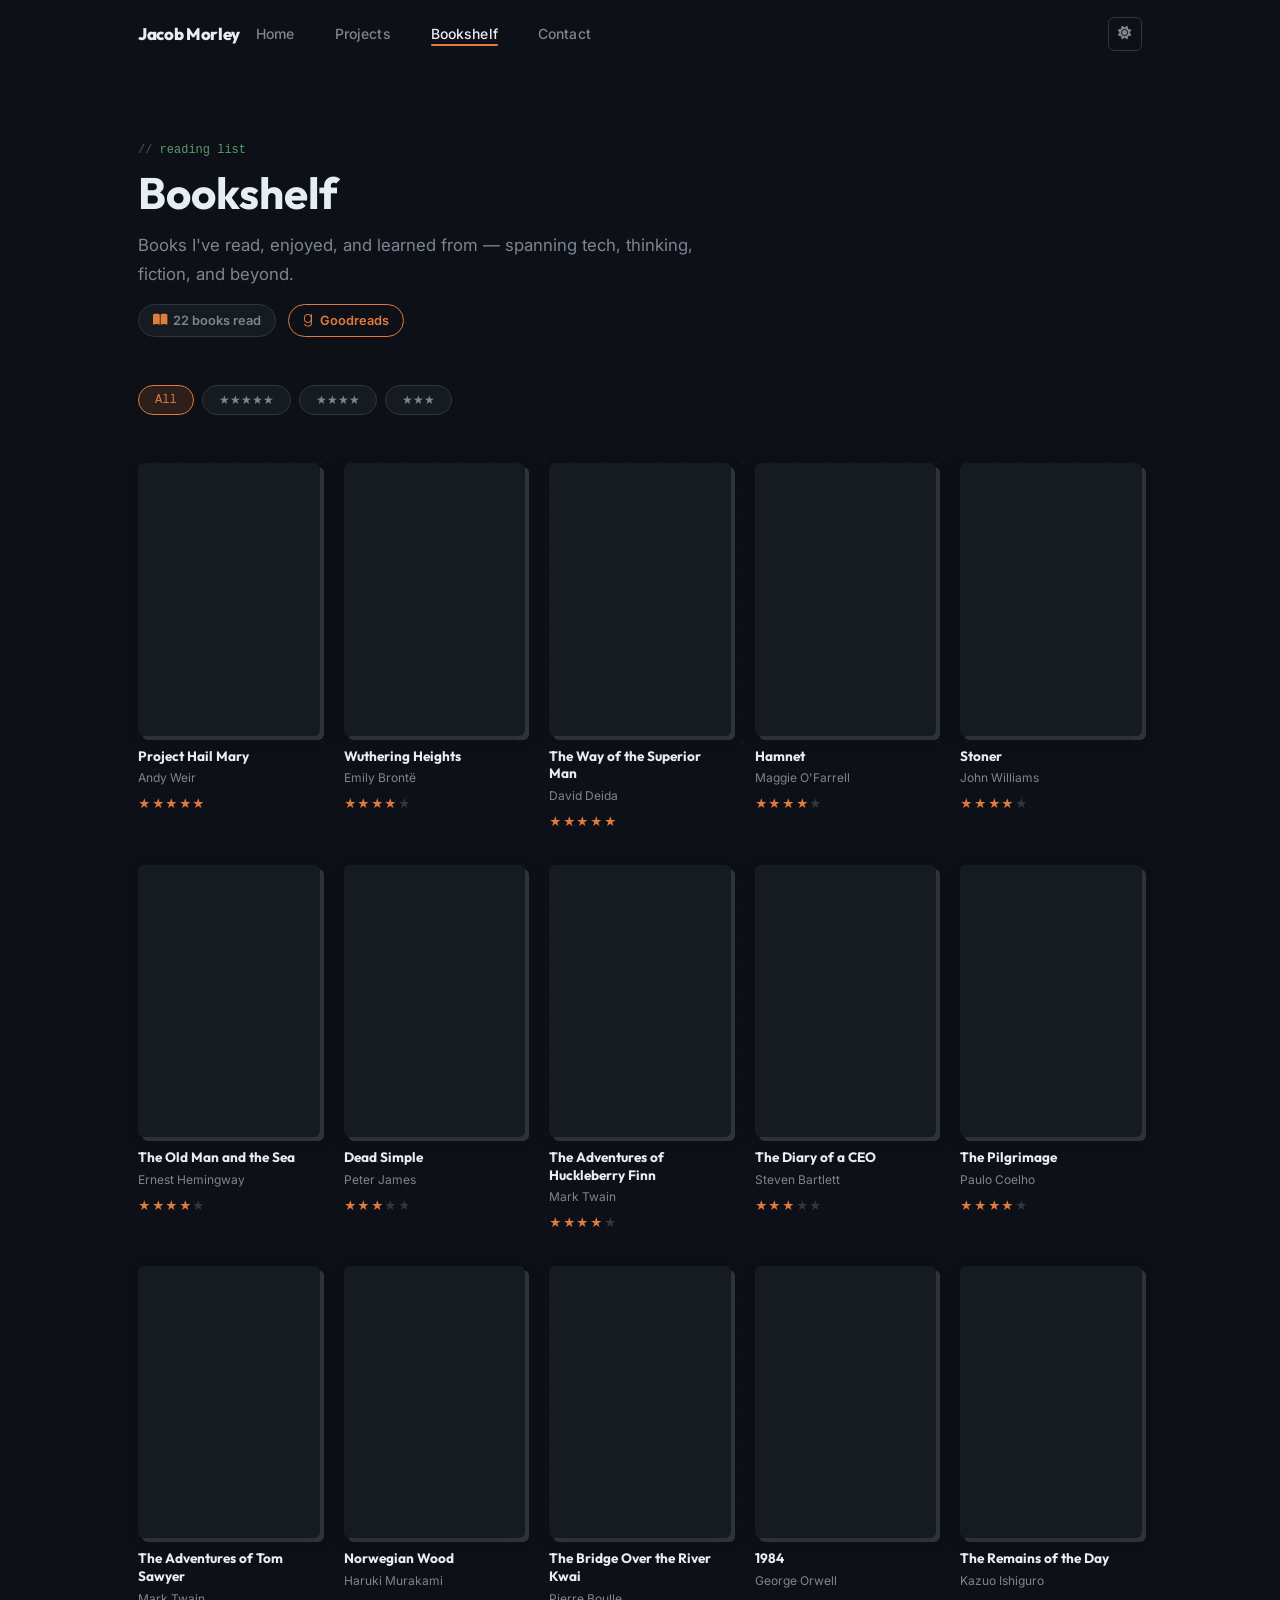
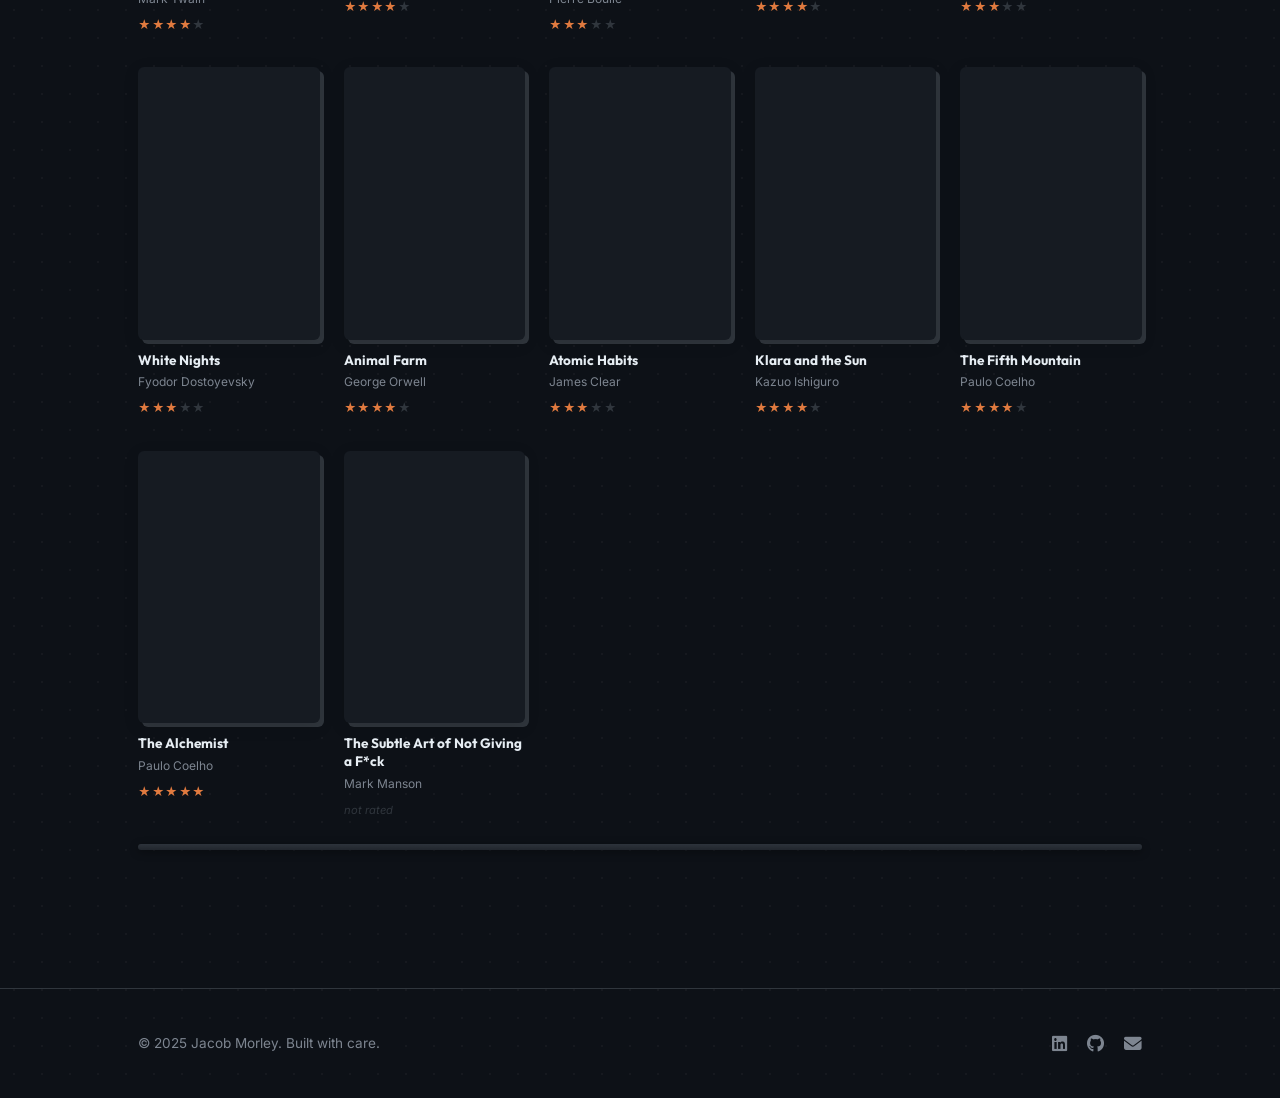
==== commit 5fdc2d8c: "Fix theme toggle overlapping mobile nav Move theme toggle out of the nav links dropdown into a persi" ====
--- a/bookshelf.html
+++ b/bookshelf.html
@@ -172,20 +172,20 @@
     <div class="nav__inner">
       <a href="index.html" class="nav__logo" aria-label="Jacob Morley — Home">Jacob Morley</a>
 
-      <button class="nav__toggle" id="navToggle" aria-label="Toggle menu" aria-expanded="false">
-        <span></span><span></span><span></span>
-      </button>
+      <div class="nav__actions">
+        <button class="theme-toggle" id="themeToggle" aria-label="Toggle light/dark mode">
+          <i class="fa-solid fa-sun" id="themeIcon"></i>
+        </button>
+        <button class="nav__toggle" id="navToggle" aria-label="Toggle menu" aria-expanded="false">
+          <span></span><span></span><span></span>
+        </button>
+      </div>
 
       <ul class="nav__links" id="navLinks" role="list">
         <li><a href="index.html"      class="nav__link">Home</a></li>
         <li><a href="projects.html"   class="nav__link">Projects</a></li>
         <li><a href="bookshelf.html"  class="nav__link active">Bookshelf</a></li>
         <li><a href="index.html#contact" class="nav__link">Contact</a></li>
-        <li>
-          <button class="theme-toggle" id="themeToggle" aria-label="Toggle light/dark mode">
-            <i class="fa-solid fa-sun" id="themeIcon"></i>
-          </button>
-        </li>
       </ul>
     </div>
   </nav>
--- a/css/style.css
+++ b/css/style.css
@@ -274,7 +274,20 @@
   display: flex;
   align-items: center;
   justify-content: space-between;
-}
+  gap: 1rem;
+}
+
+/* Groups theme toggle + hamburger — always visible, no layout shifts */
+.nav__actions {
+  display: flex;
+  align-items: center;
+  gap: 0.5rem;
+  margin-left: auto;
+}
+
+/* On desktop the links sit between logo and actions */
+.nav__links { order: 2; }
+.nav__actions { order: 3; }
 
 /* Nav logo: invisible on index (morph element is the visual) */
 .nav__logo {
@@ -1235,25 +1248,64 @@
 }
 
 @media (max-width: 768px) {
+  /* Always show the logo on mobile — morph animation doesn't apply */
+  .nav__logo {
+    opacity: 1 !important;
+    pointer-events: auto !important;
+  }
+
+  /* Hide the floating morph title on mobile */
+  .morph-title { display: none !important; }
+
+  /* Keep hero h1 visible since morph JS hides it */
+  .hero__name { opacity: 1 !important; animation: none !important; }
+
+  /* Mobile dropdown menu */
   .nav__links {
     position: fixed;
     top: var(--nav-h); left: 0; right: 0;
-    background: #0d1117;
+    background: rgba(13, 17, 23, 0.97);
+    backdrop-filter: blur(16px);
+    -webkit-backdrop-filter: blur(16px);
     border-bottom: 1px solid var(--border);
     flex-direction: column;
-    padding: 1.5rem 2rem;
-    gap: 1.25rem;
+    align-items: stretch;
+    padding: 0.5rem 0 1rem;
+    gap: 0;
     transform: translateY(-110%);
-    transition: transform 0.35s ease;
-    box-shadow: var(--shadow-md);
+    transition: transform 0.3s cubic-bezier(0.4, 0, 0.2, 1);
+    box-shadow: var(--shadow-lg);
     z-index: 99;
+    pointer-events: none;
   }
-  .nav__links.open { transform: translateY(0); }
-  .nav__toggle { display: flex; }
-  .nav__link { font-size: 1rem; }
+  .nav__links.open {
+    transform: translateY(0);
+    pointer-events: all;
+  }
+
+  /* Bigger, full-width tap targets */
+  .nav__links li { width: 100%; }
+  .nav__link {
+    display: block;
+    font-size: 1rem;
+    padding: 0.9rem 1.5rem;
+    border-bottom: 1px solid var(--border);
+    width: 100%;
+  }
+  .nav__links li:last-child .nav__link { border-bottom: none; }
+
+  /* Underline animation off on mobile */
+  .nav__link::after { display: none; }
+
+  /* Larger hamburger tap target */
+  .nav__toggle {
+    display: flex;
+    padding: 8px;
+  }
+  .nav__toggle span { width: 24px; }
 
   .skills__grid { grid-template-columns: repeat(auto-fill, minmax(110px, 1fr)); }
-  .projects-grid { grid-template-columns: 1fr; }
+  .projects-grid { grid-template-columns: repeat(auto-fill, minmax(160px, 1fr)); }
   .books-grid { grid-template-columns: repeat(auto-fill, minmax(130px, 1fr)); }
   .footer__inner { flex-direction: column; gap: 1rem; text-align: center; }
 
@@ -1264,6 +1316,7 @@
   .hero__cta { flex-direction: column; }
   .hero__cta .btn { justify-content: center; }
   .skills__grid { grid-template-columns: repeat(3, 1fr); }
+  .projects-grid { grid-template-columns: 1fr 1fr; }
 }
 
 /* ── Custom Cursors ──────────────────────────────────────── */
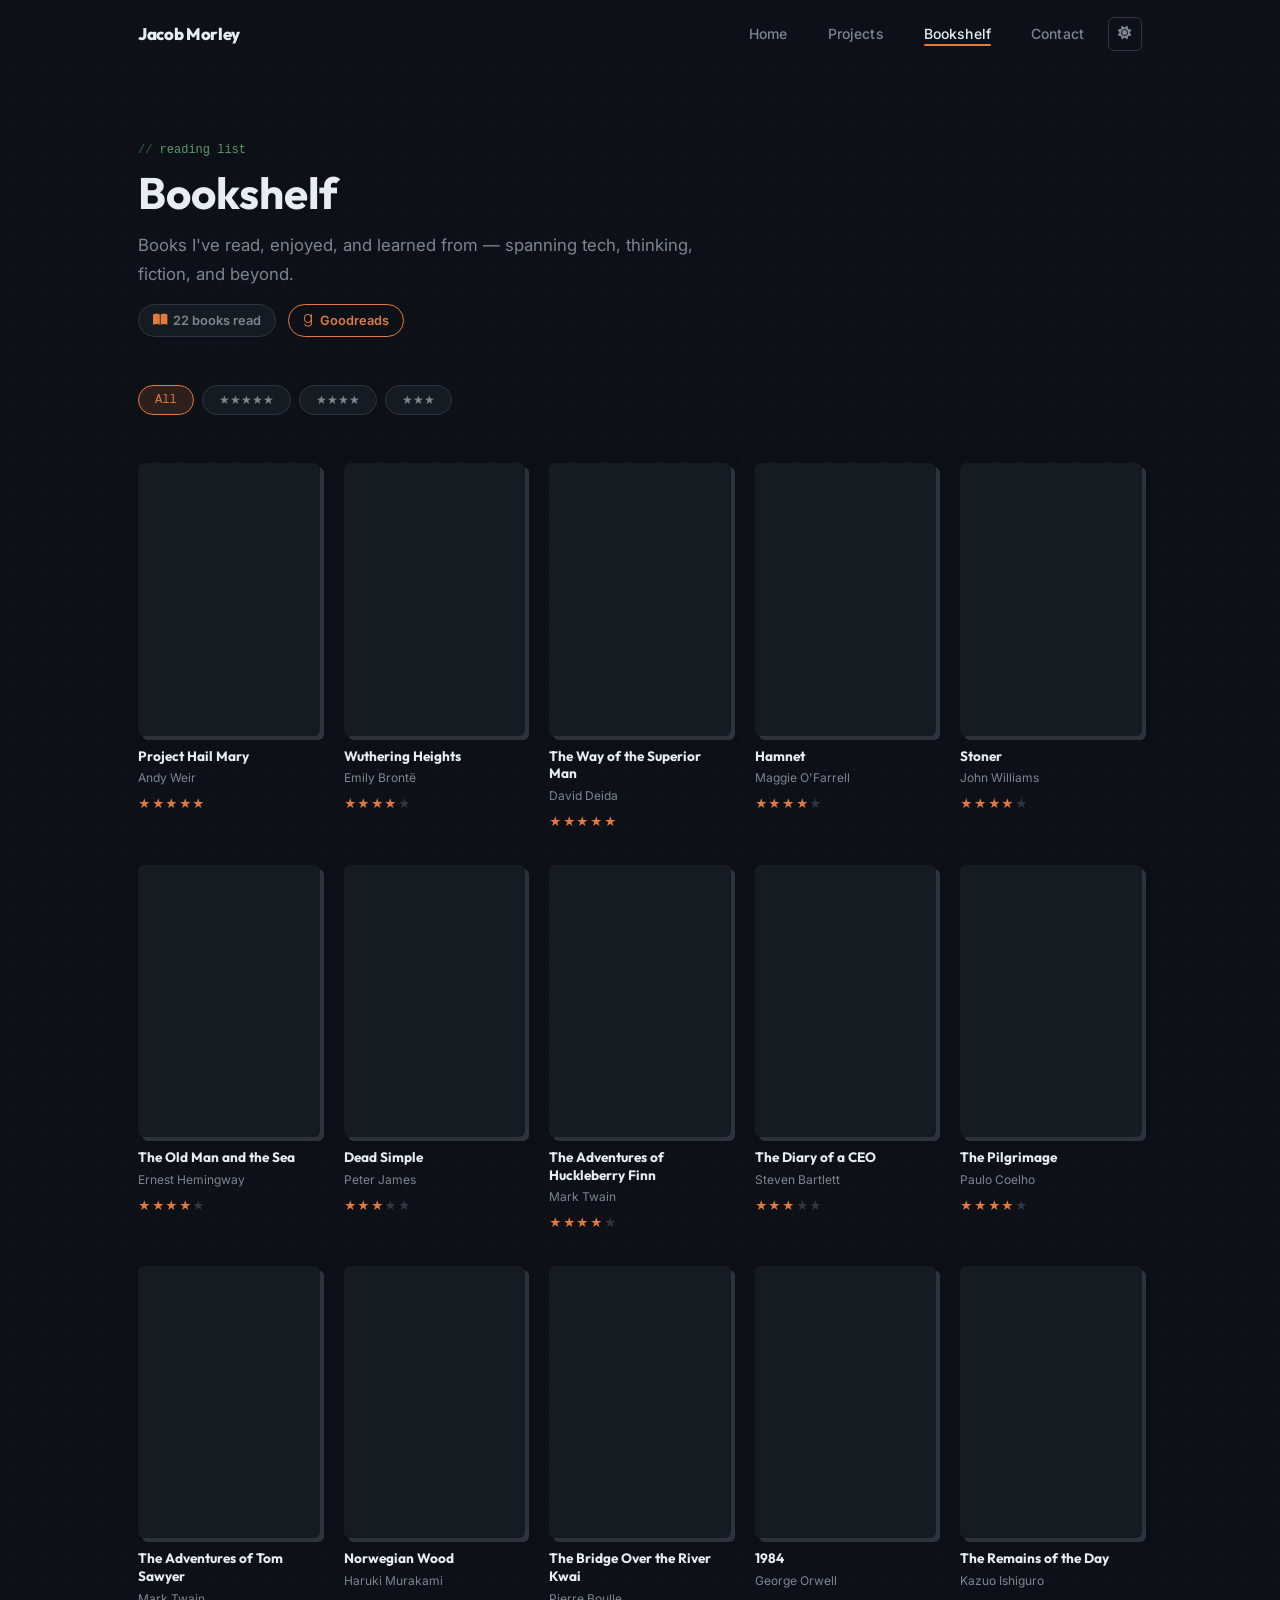
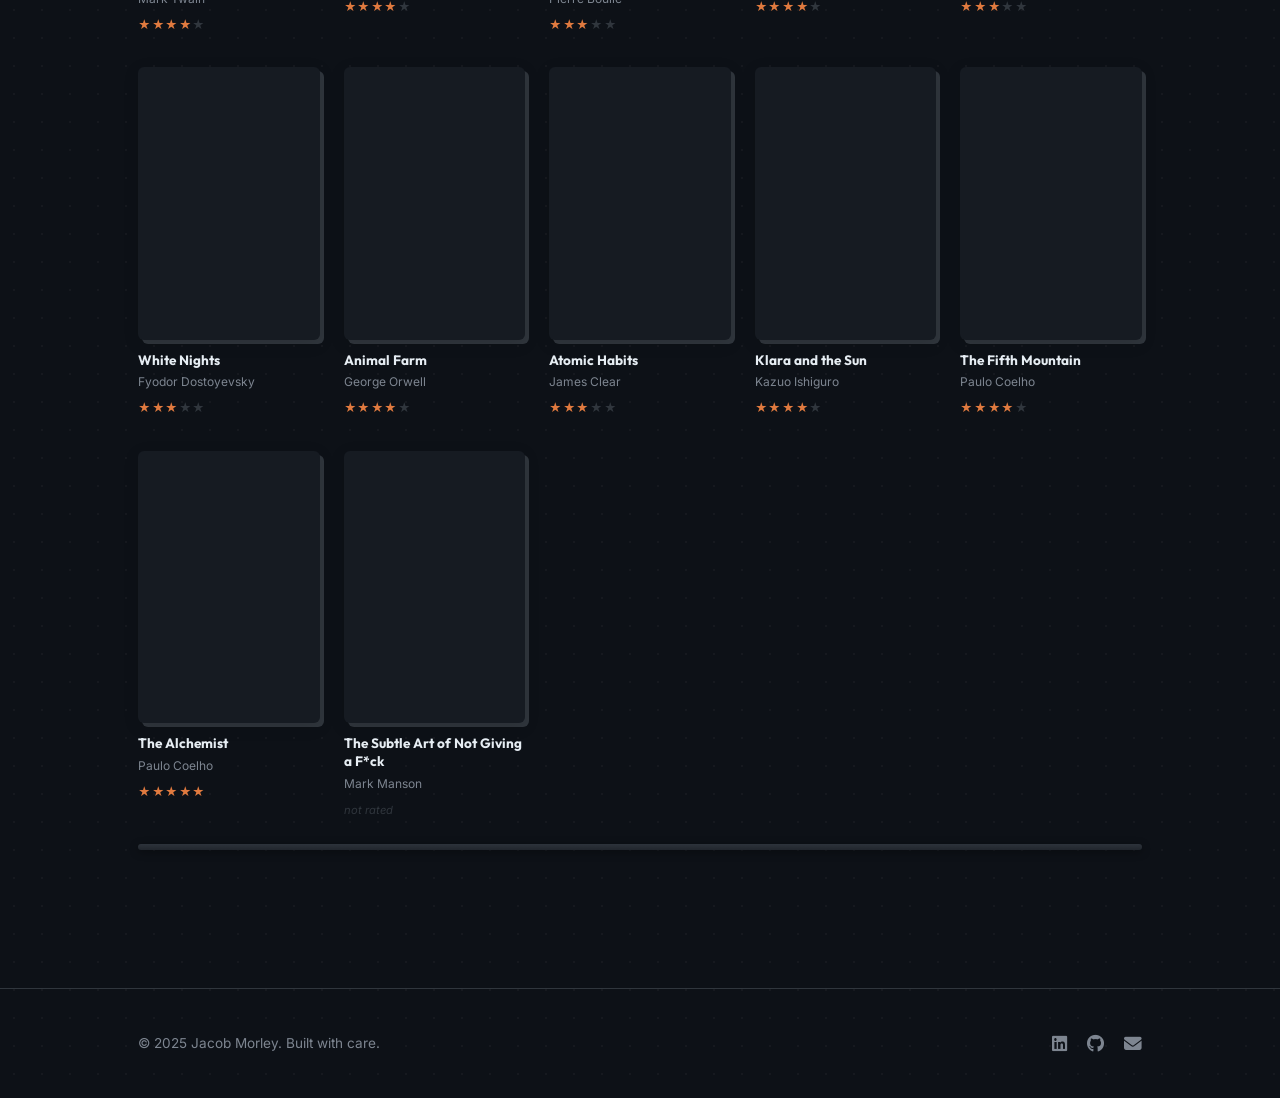
==== commit f9852f55: "Fix theme toggle position on desktop Move nav__links before nav__actions in DOM so flex order is: lo" ====
--- a/bookshelf.html
+++ b/bookshelf.html
@@ -172,6 +172,13 @@
     <div class="nav__inner">
       <a href="index.html" class="nav__logo" aria-label="Jacob Morley — Home">Jacob Morley</a>
 
+      <ul class="nav__links" id="navLinks" role="list">
+        <li><a href="index.html"      class="nav__link">Home</a></li>
+        <li><a href="projects.html"   class="nav__link">Projects</a></li>
+        <li><a href="bookshelf.html"  class="nav__link active">Bookshelf</a></li>
+        <li><a href="index.html#contact" class="nav__link">Contact</a></li>
+      </ul>
+
       <div class="nav__actions">
         <button class="theme-toggle" id="themeToggle" aria-label="Toggle light/dark mode">
           <i class="fa-solid fa-sun" id="themeIcon"></i>
@@ -180,13 +187,6 @@
           <span></span><span></span><span></span>
         </button>
       </div>
-
-      <ul class="nav__links" id="navLinks" role="list">
-        <li><a href="index.html"      class="nav__link">Home</a></li>
-        <li><a href="projects.html"   class="nav__link">Projects</a></li>
-        <li><a href="bookshelf.html"  class="nav__link active">Bookshelf</a></li>
-        <li><a href="index.html#contact" class="nav__link">Contact</a></li>
-      </ul>
     </div>
   </nav>
 
--- a/css/style.css
+++ b/css/style.css
@@ -273,21 +273,15 @@
   padding: 0 clamp(1.25rem, 4vw, 3rem);
   display: flex;
   align-items: center;
-  justify-content: space-between;
-  gap: 1rem;
-}
-
-/* Groups theme toggle + hamburger — always visible, no layout shifts */
+}
+
+/* Theme toggle + hamburger wrapper */
 .nav__actions {
   display: flex;
   align-items: center;
-  gap: 0.5rem;
-  margin-left: auto;
-}
-
-/* On desktop the links sit between logo and actions */
-.nav__links { order: 2; }
-.nav__actions { order: 3; }
+  gap: 0.75rem;
+  padding-left: 1.5rem; /* visual gap after Contact link */
+}
 
 /* Nav logo: invisible on index (morph element is the visual) */
 .nav__logo {
@@ -311,6 +305,7 @@
   list-style: none;
   padding: 0;
   margin: 0;
+  margin-left: auto; /* push links + actions to the right */
 }
 
 .nav__link {
@@ -1248,67 +1243,59 @@
 }
 
 @media (max-width: 768px) {
-  /* Always show the logo on mobile — morph animation doesn't apply */
-  .nav__logo {
-    opacity: 1 !important;
-    pointer-events: auto !important;
-  }
-
-  /* Hide the floating morph title on mobile */
+  /* Always show the logo — morph animation is desktop-only */
+  .nav__logo { opacity: 1 !important; pointer-events: auto !important; }
   .morph-title { display: none !important; }
-
-  /* Keep hero h1 visible since morph JS hides it */
   .hero__name { opacity: 1 !important; animation: none !important; }
 
-  /* Mobile dropdown menu */
+  /* Nav bar: logo left, theme toggle + hamburger right */
   .nav__links {
+    display: none; /* hidden by default — JS adds .open to show */
     position: fixed;
     top: var(--nav-h); left: 0; right: 0;
-    background: rgba(13, 17, 23, 0.97);
+    flex-direction: column;
+    align-items: stretch;
+    margin-left: 0;
+    padding: 0;
+    gap: 0;
+    background: rgba(13, 17, 23, 0.98);
     backdrop-filter: blur(16px);
     -webkit-backdrop-filter: blur(16px);
     border-bottom: 1px solid var(--border);
-    flex-direction: column;
-    align-items: stretch;
-    padding: 0.5rem 0 1rem;
-    gap: 0;
-    transform: translateY(-110%);
-    transition: transform 0.3s cubic-bezier(0.4, 0, 0.2, 1);
-    box-shadow: var(--shadow-lg);
+    box-shadow: 0 8px 32px rgba(0,0,0,0.5);
     z-index: 99;
-    pointer-events: none;
   }
   .nav__links.open {
-    transform: translateY(0);
-    pointer-events: all;
+    display: flex;
+    animation: mobileNavIn 0.2s ease;
   }
-
-  /* Bigger, full-width tap targets */
+  @keyframes mobileNavIn {
+    from { opacity: 0; transform: translateY(-6px); }
+    to   { opacity: 1; transform: translateY(0); }
+  }
+
+  /* Full-width tap targets */
   .nav__links li { width: 100%; }
   .nav__link {
     display: block;
     font-size: 1rem;
-    padding: 0.9rem 1.5rem;
+    padding: 1rem 1.5rem;
     border-bottom: 1px solid var(--border);
-    width: 100%;
   }
   .nav__links li:last-child .nav__link { border-bottom: none; }
-
-  /* Underline animation off on mobile */
   .nav__link::after { display: none; }
 
-  /* Larger hamburger tap target */
-  .nav__toggle {
-    display: flex;
-    padding: 8px;
-  }
+  /* Push theme toggle + hamburger to far right */
+  .nav__actions { margin-left: auto; padding-left: 0; }
+
+  /* Hamburger visible on mobile */
+  .nav__toggle { display: flex; padding: 8px; }
   .nav__toggle span { width: 24px; }
 
   .skills__grid { grid-template-columns: repeat(auto-fill, minmax(110px, 1fr)); }
   .projects-grid { grid-template-columns: repeat(auto-fill, minmax(160px, 1fr)); }
   .books-grid { grid-template-columns: repeat(auto-fill, minmax(130px, 1fr)); }
   .footer__inner { flex-direction: column; gap: 1rem; text-align: center; }
-
   .modal { max-height: 90vh; border-radius: var(--radius-md); }
 }
 
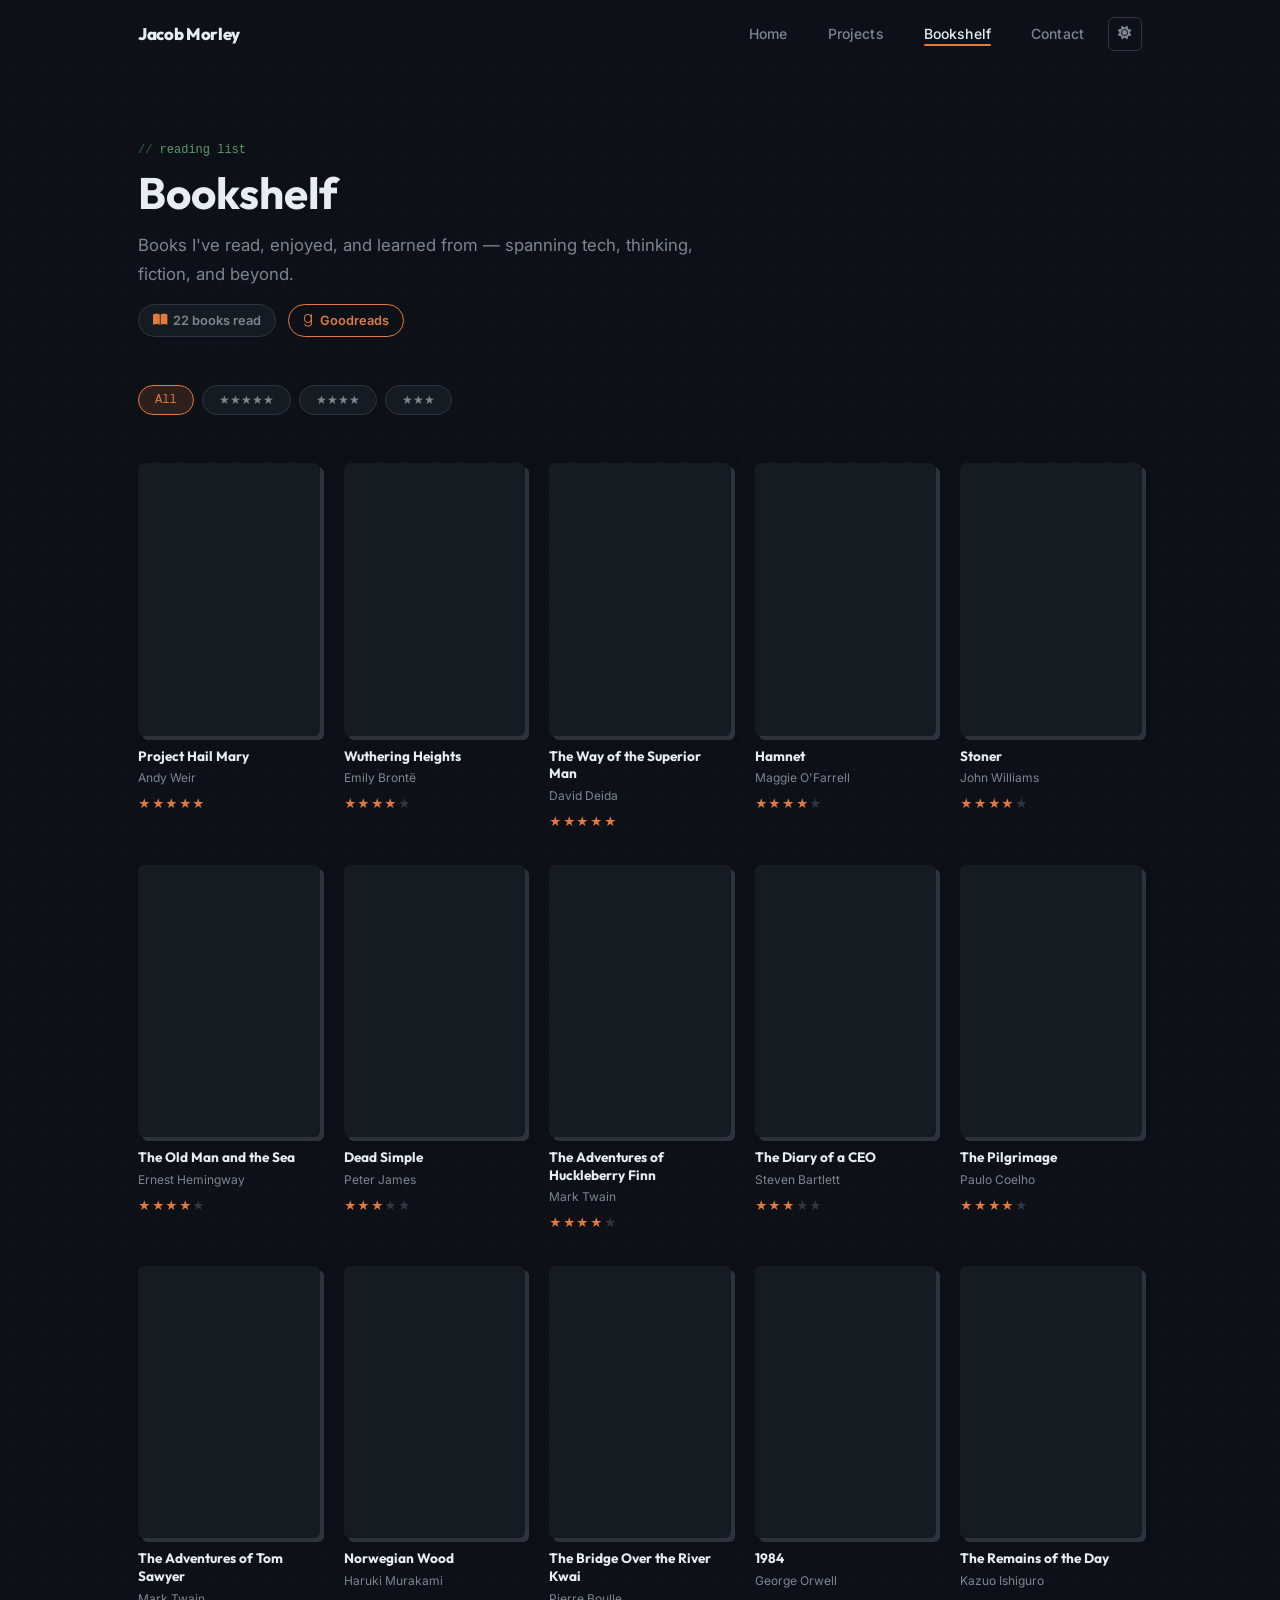
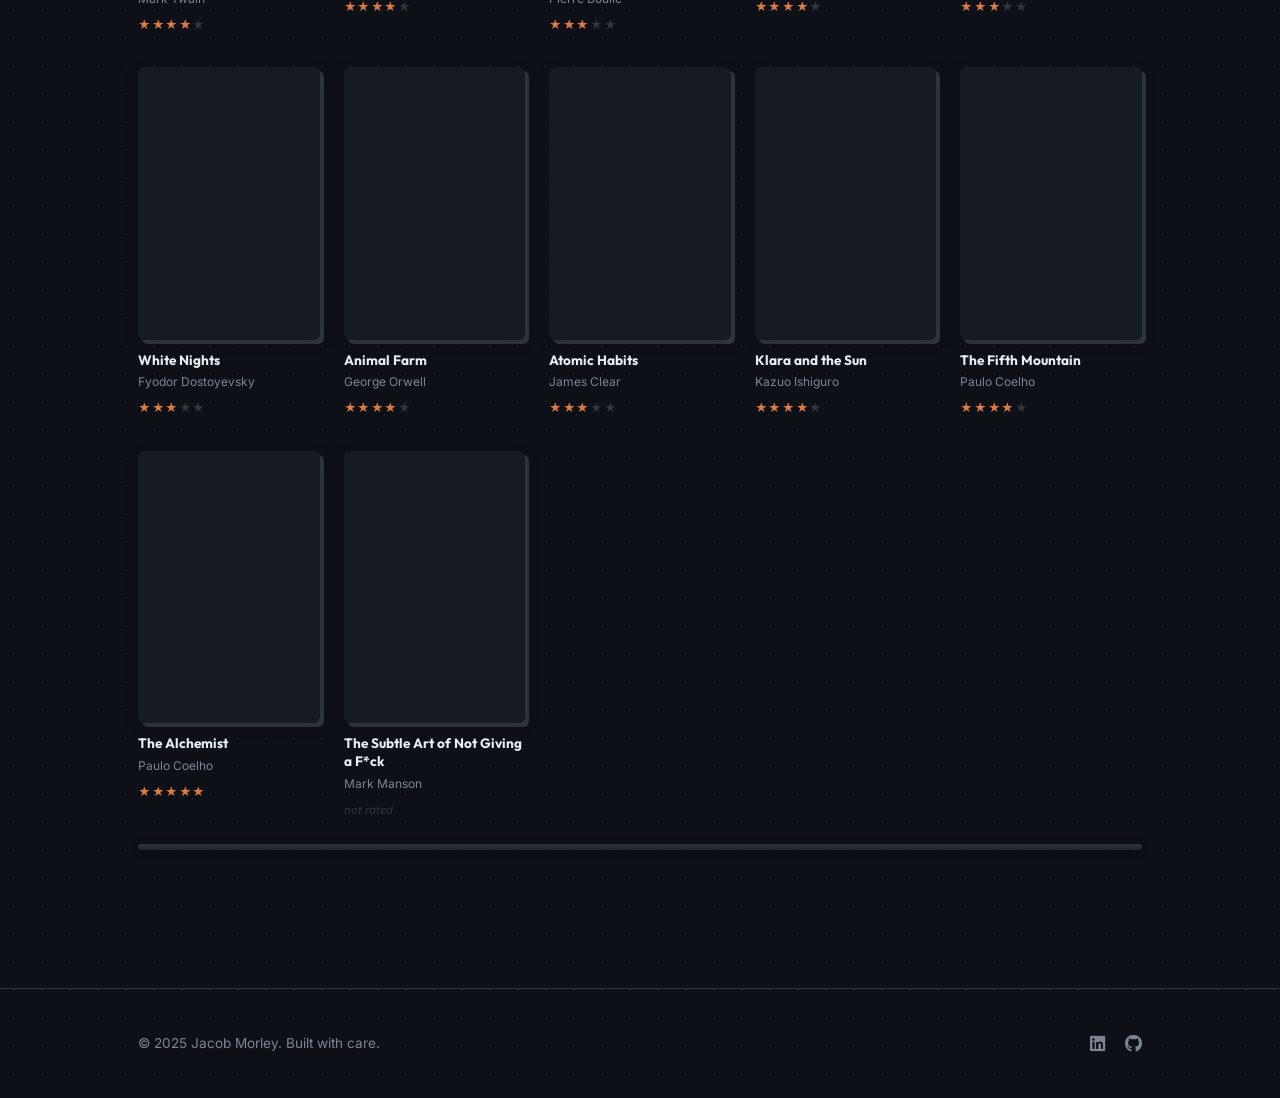
==== commit 07c45c31: "Remove email address from all pages to prevent scraping Co-Authored-By: Claude Sonnet 4.6 <noreply@a" ====
--- a/bookshelf.html
+++ b/bookshelf.html
@@ -254,9 +254,6 @@
           <a href="https://github.com/" target="_blank" rel="noopener noreferrer" aria-label="GitHub">
             <i class="fa-brands fa-github" aria-hidden="true"></i>
           </a>
-          <a href="mailto:morleyjacob6@gmail.com" aria-label="Email">
-            <i class="fa-solid fa-envelope" aria-hidden="true"></i>
-          </a>
         </div>
       </div>
     </div>
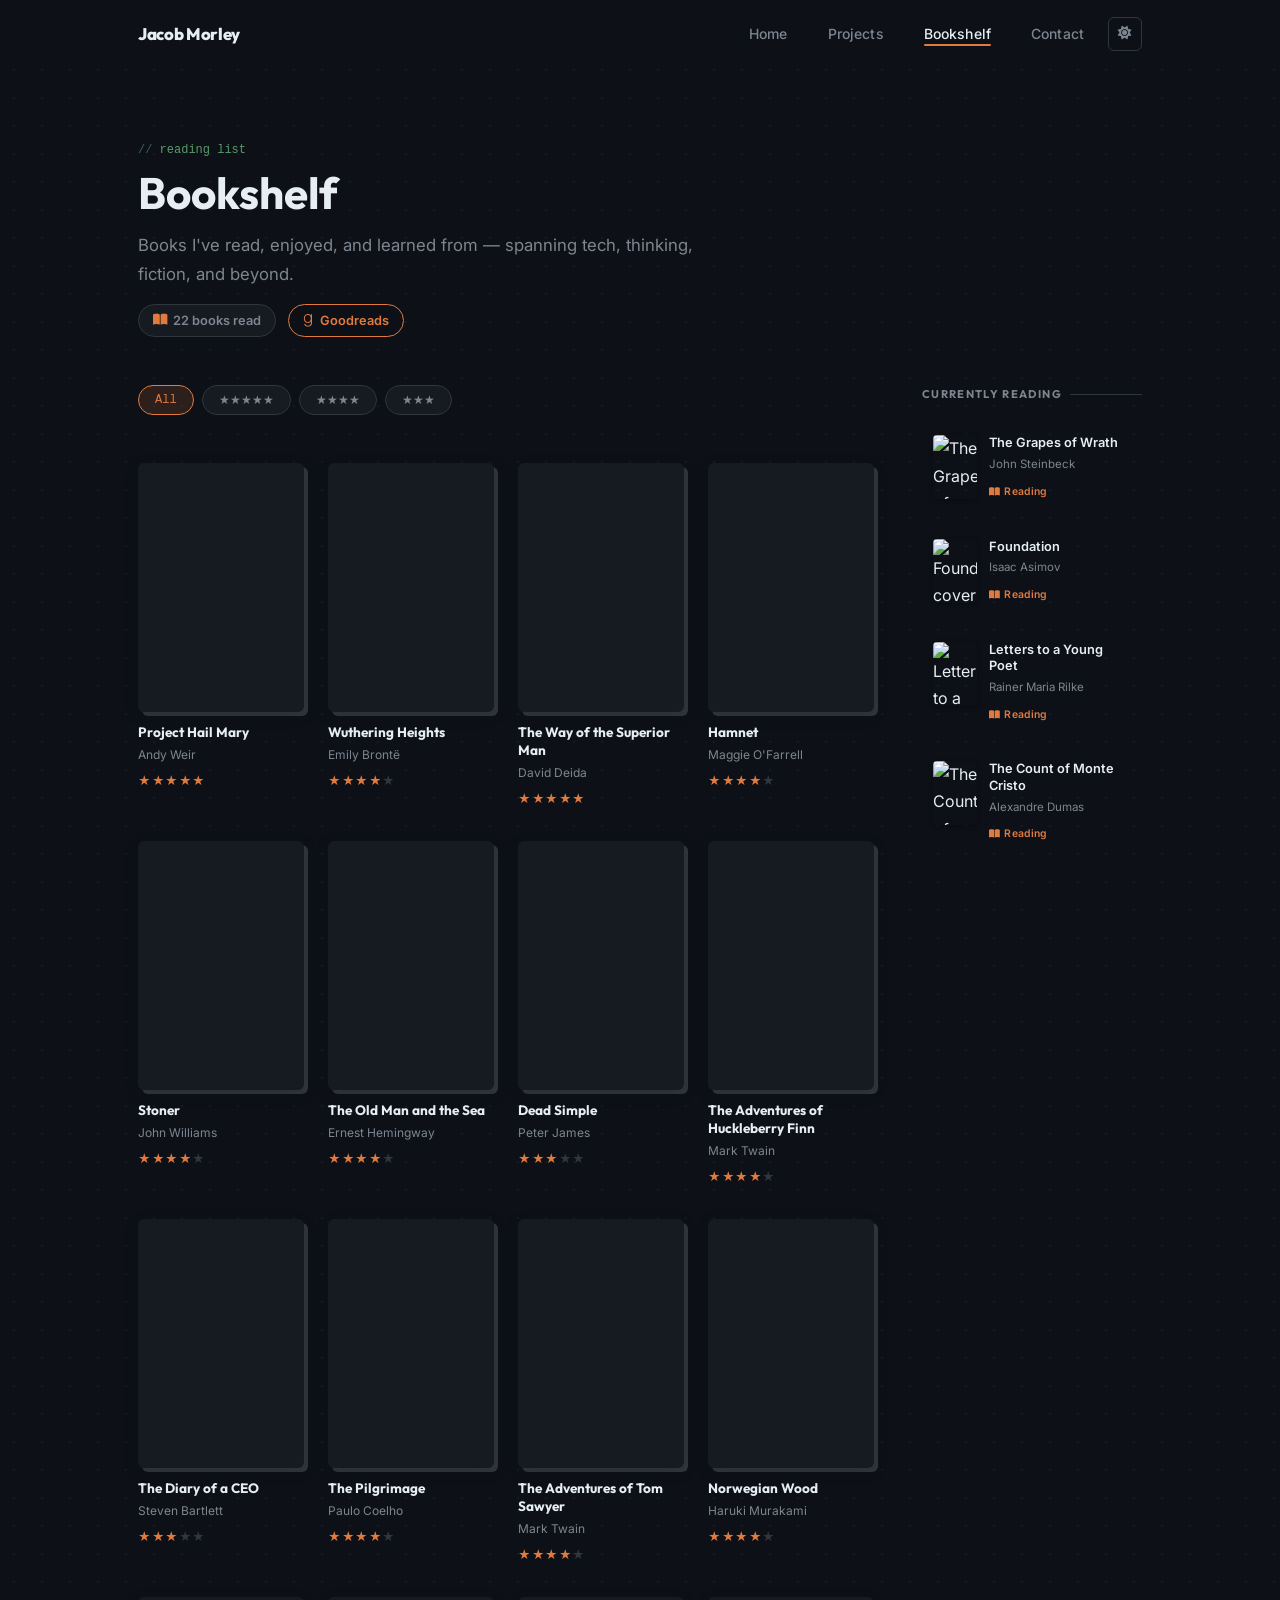
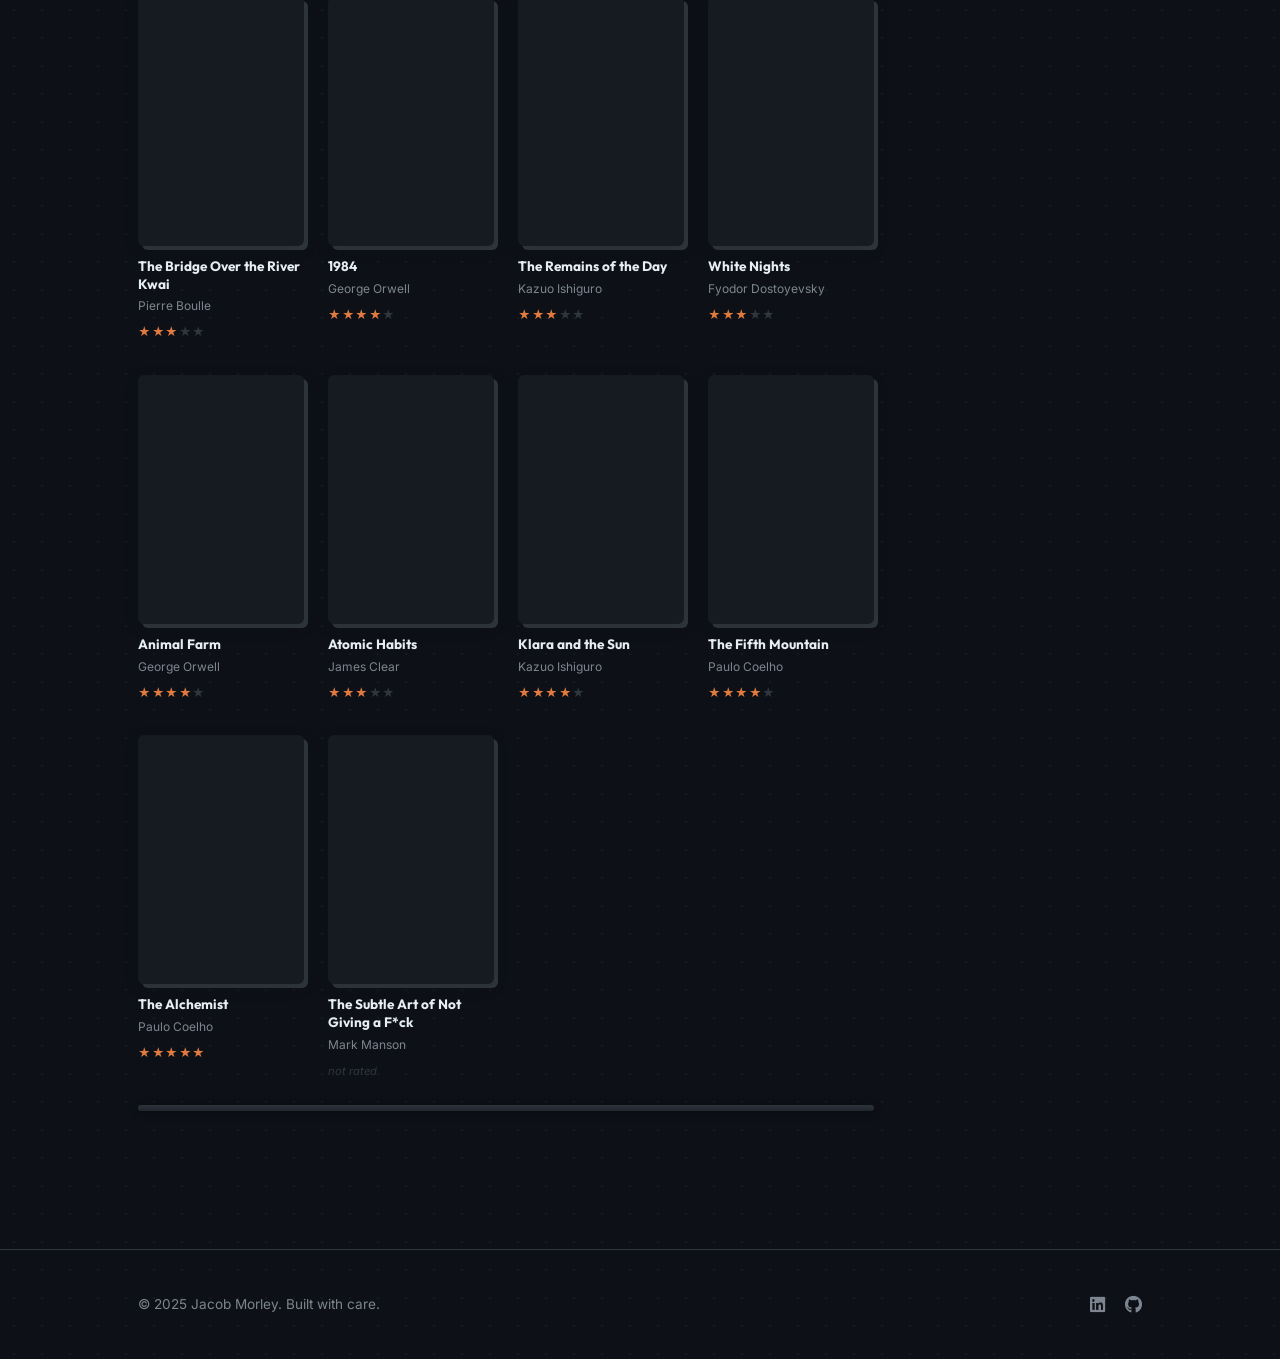
==== commit d7bd90d6: "Add Currently Reading sidebar to bookshelf page Fetched 4 books from Goodreads currently-reading she" ====
--- a/bookshelf.html
+++ b/bookshelf.html
@@ -155,6 +155,126 @@
       font-style: italic;
       color: var(--border);
       letter-spacing: 0;
+    }
+
+    /* Two-column shelf layout */
+    .shelf-layout {
+      display: grid;
+      grid-template-columns: 1fr 220px;
+      gap: 3rem;
+      align-items: start;
+    }
+
+    /* Currently Reading sidebar */
+    .shelf-sidebar {
+      position: sticky;
+      top: calc(var(--nav-h) + 2rem);
+    }
+
+    .shelf-sidebar__title {
+      font-family: var(--font-display);
+      font-size: 0.7rem;
+      font-weight: 700;
+      letter-spacing: 0.12em;
+      text-transform: uppercase;
+      color: var(--text-muted);
+      margin-bottom: 1.25rem;
+      display: flex;
+      align-items: center;
+      gap: 0.5rem;
+    }
+    .shelf-sidebar__title::after {
+      content: '';
+      flex: 1;
+      height: 1px;
+      background: var(--border);
+    }
+
+    .currently-reading__list {
+      display: flex;
+      flex-direction: column;
+      gap: 1rem;
+    }
+
+    .cr-book {
+      display: flex;
+      gap: 0.75rem;
+      align-items: flex-start;
+      text-decoration: none;
+      color: inherit;
+      padding: 0.625rem;
+      border-radius: var(--radius-md);
+      border: 1px solid transparent;
+      transition: border-color var(--transition), background var(--transition);
+    }
+    .cr-book:hover {
+      background: var(--bg-alt);
+      border-color: var(--border);
+    }
+
+    .cr-book__cover {
+      width: 44px;
+      min-width: 44px;
+      height: 64px;
+      object-fit: cover;
+      border-radius: 4px;
+      box-shadow: var(--shadow-sm);
+    }
+
+    .cr-book__info {
+      display: flex;
+      flex-direction: column;
+      gap: 0.2rem;
+      min-width: 0;
+    }
+    .cr-book__title {
+      font-size: 0.8rem;
+      font-weight: 600;
+      line-height: 1.3;
+      color: var(--text);
+      /* clamp to 2 lines */
+      display: -webkit-box;
+      -webkit-line-clamp: 2;
+      -webkit-box-orient: vertical;
+      overflow: hidden;
+    }
+    .cr-book__author {
+      font-size: 0.72rem;
+      color: var(--text-muted);
+      white-space: nowrap;
+      overflow: hidden;
+      text-overflow: ellipsis;
+    }
+    .cr-book__badge {
+      margin-top: 0.3rem;
+      display: inline-flex;
+      align-items: center;
+      gap: 0.25rem;
+      font-size: 0.65rem;
+      font-weight: 600;
+      color: var(--accent);
+      letter-spacing: 0.03em;
+    }
+    .cr-book__badge i { font-size: 0.6rem; }
+
+    @media (max-width: 768px) {
+      .shelf-layout {
+        grid-template-columns: 1fr;
+      }
+      .shelf-sidebar {
+        position: static;
+        order: -1;
+        border-bottom: 1px solid var(--border);
+        padding-bottom: 2rem;
+        margin-bottom: 1rem;
+      }
+      .currently-reading__list {
+        flex-direction: row;
+        flex-wrap: wrap;
+      }
+      .cr-book {
+        flex: 0 0 calc(50% - 0.5rem);
+      }
     }
   </style>
   <script>(function(){var t=localStorage.getItem('theme')||'dark';document.documentElement.setAttribute('data-theme',t);})();</script>
@@ -218,25 +338,74 @@
     <!-- Bookshelf -->
     <section class="bookshelf-section" aria-label="Books read">
       <div class="container">
-
-        <!-- Filters -->
-        <div class="shelf-filter" role="group" aria-label="Filter by rating">
-          <button class="shelf-filter__btn active" data-filter="all">All</button>
-          <button class="shelf-filter__btn" data-filter="5">★★★★★</button>
-          <button class="shelf-filter__btn" data-filter="4">★★★★</button>
-          <button class="shelf-filter__btn" data-filter="3">★★★</button>
-        </div>
-
-        <!-- Dynamic grid (populated by bookshelf.js) -->
-        <div class="shelf-row">
-          <div class="books-grid" id="books-grid">
-            <div class="shelf-loading">
-              <div class="shelf-loading__spinner" aria-hidden="true"></div>
-              Fetching books from Goodreads…
+        <div class="shelf-layout">
+
+          <!-- Main: read books -->
+          <div class="shelf-main">
+            <!-- Filters -->
+            <div class="shelf-filter" role="group" aria-label="Filter by rating">
+              <button class="shelf-filter__btn active" data-filter="all">All</button>
+              <button class="shelf-filter__btn" data-filter="5">★★★★★</button>
+              <button class="shelf-filter__btn" data-filter="4">★★★★</button>
+              <button class="shelf-filter__btn" data-filter="3">★★★</button>
+            </div>
+
+            <!-- Dynamic grid (populated by bookshelf.js) -->
+            <div class="shelf-row">
+              <div class="books-grid" id="books-grid">
+                <div class="shelf-loading">
+                  <div class="shelf-loading__spinner" aria-hidden="true"></div>
+                  Fetching books from Goodreads…
+                </div>
+              </div>
             </div>
           </div>
+
+          <!-- Sidebar: currently reading -->
+          <aside class="shelf-sidebar" aria-label="Currently reading">
+            <p class="shelf-sidebar__title">Currently Reading</p>
+            <div class="currently-reading__list">
+
+              <a class="cr-book" href="https://www.goodreads.com/book/show/18114322" target="_blank" rel="noopener noreferrer">
+                <img class="cr-book__cover" src="https://i.gr-assets.com/images/S/compressed.photo.goodreads.com/books/1375670575l/18114322.jpg" alt="The Grapes of Wrath cover" loading="lazy" />
+                <div class="cr-book__info">
+                  <span class="cr-book__title">The Grapes of Wrath</span>
+                  <span class="cr-book__author">John Steinbeck</span>
+                  <span class="cr-book__badge"><i class="fa-solid fa-book-open" aria-hidden="true"></i> Reading</span>
+                </div>
+              </a>
+
+              <a class="cr-book" href="https://www.goodreads.com/book/show/29579" target="_blank" rel="noopener noreferrer">
+                <img class="cr-book__cover" src="https://i.gr-assets.com/images/S/compressed.photo.goodreads.com/books/1417900846l/29579.jpg" alt="Foundation cover" loading="lazy" />
+                <div class="cr-book__info">
+                  <span class="cr-book__title">Foundation</span>
+                  <span class="cr-book__author">Isaac Asimov</span>
+                  <span class="cr-book__badge"><i class="fa-solid fa-book-open" aria-hidden="true"></i> Reading</span>
+                </div>
+              </a>
+
+              <a class="cr-book" href="https://www.goodreads.com/book/show/46199" target="_blank" rel="noopener noreferrer">
+                <img class="cr-book__cover" src="https://i.gr-assets.com/images/S/compressed.photo.goodreads.com/books/1321994947l/46199.jpg" alt="Letters to a Young Poet cover" loading="lazy" />
+                <div class="cr-book__info">
+                  <span class="cr-book__title">Letters to a Young Poet</span>
+                  <span class="cr-book__author">Rainer Maria Rilke</span>
+                  <span class="cr-book__badge"><i class="fa-solid fa-book-open" aria-hidden="true"></i> Reading</span>
+                </div>
+              </a>
+
+              <a class="cr-book" href="https://www.goodreads.com/book/show/7126" target="_blank" rel="noopener noreferrer">
+                <img class="cr-book__cover" src="https://i.gr-assets.com/images/S/compressed.photo.goodreads.com/books/1724863997l/7126.jpg" alt="The Count of Monte Cristo cover" loading="lazy" />
+                <div class="cr-book__info">
+                  <span class="cr-book__title">The Count of Monte Cristo</span>
+                  <span class="cr-book__author">Alexandre Dumas</span>
+                  <span class="cr-book__badge"><i class="fa-solid fa-book-open" aria-hidden="true"></i> Reading</span>
+                </div>
+              </a>
+
+            </div>
+          </aside>
+
         </div>
-
       </div>
     </section>
   </main>
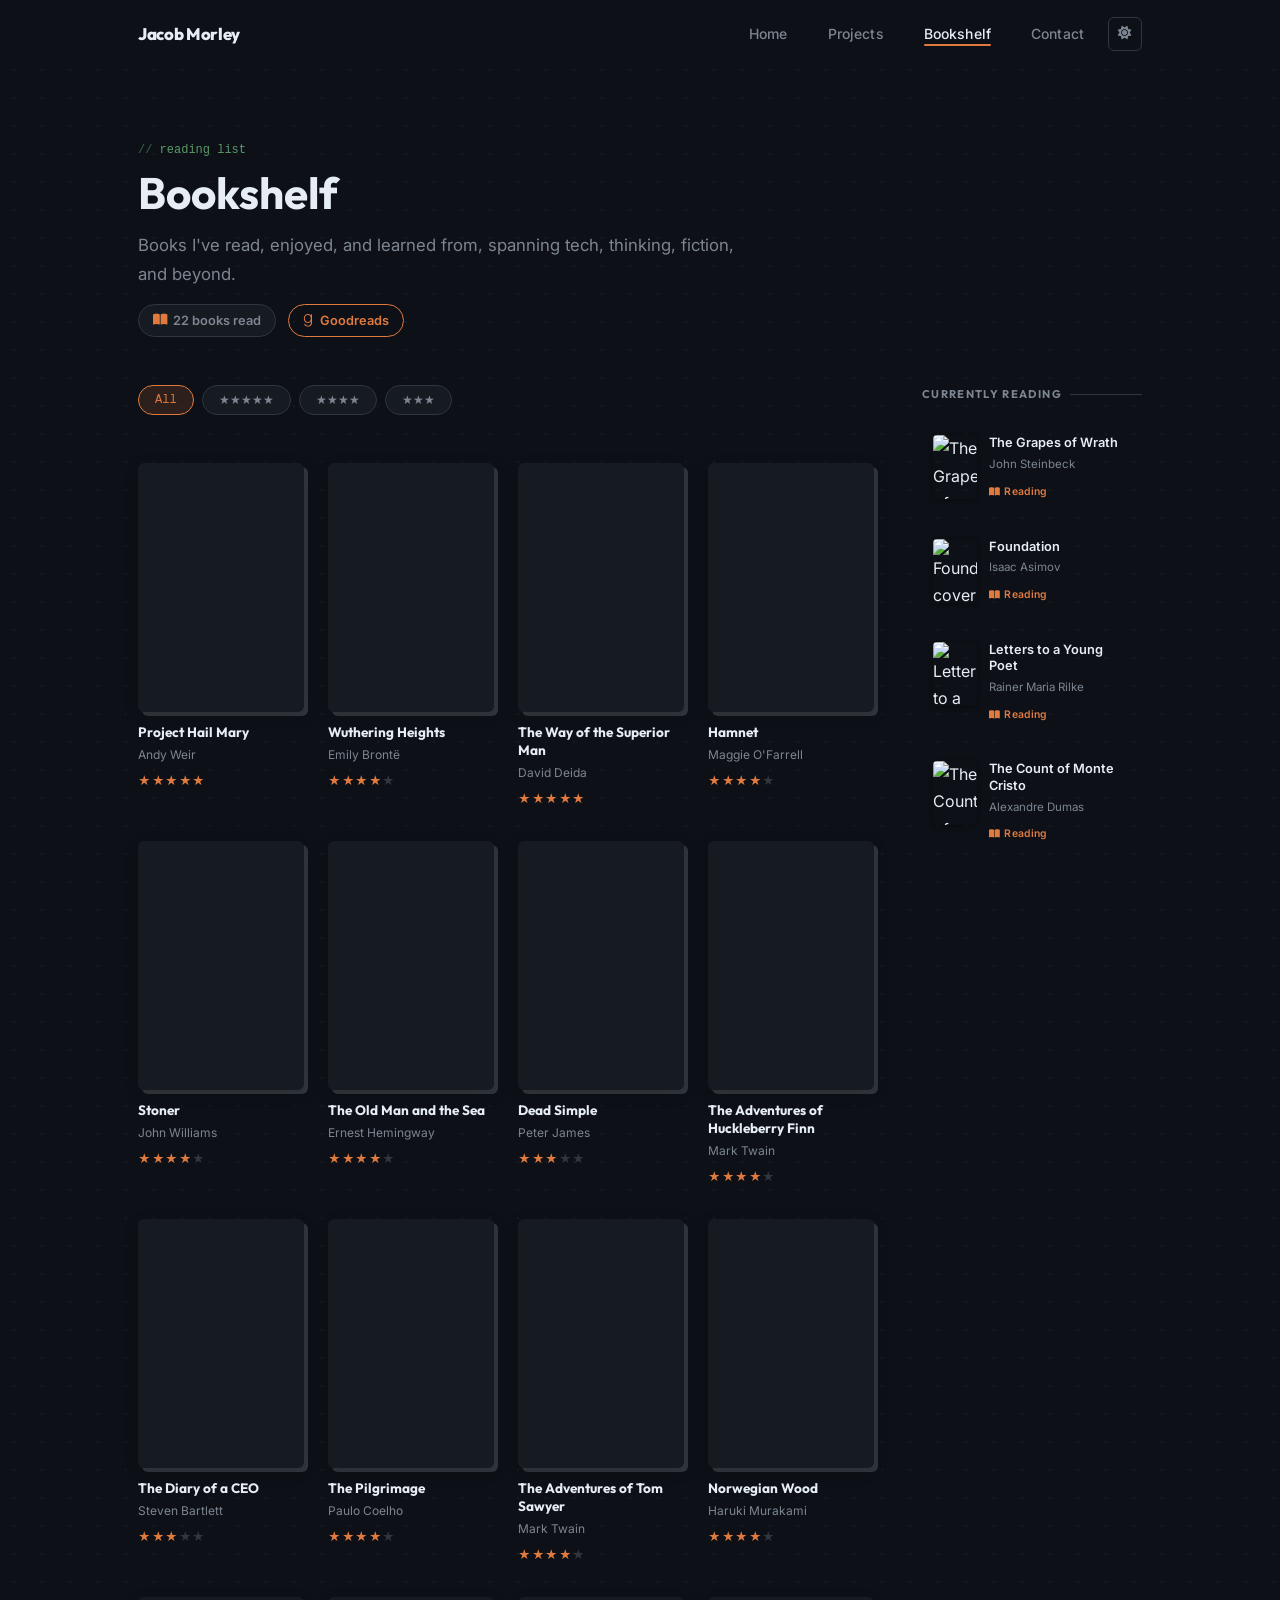
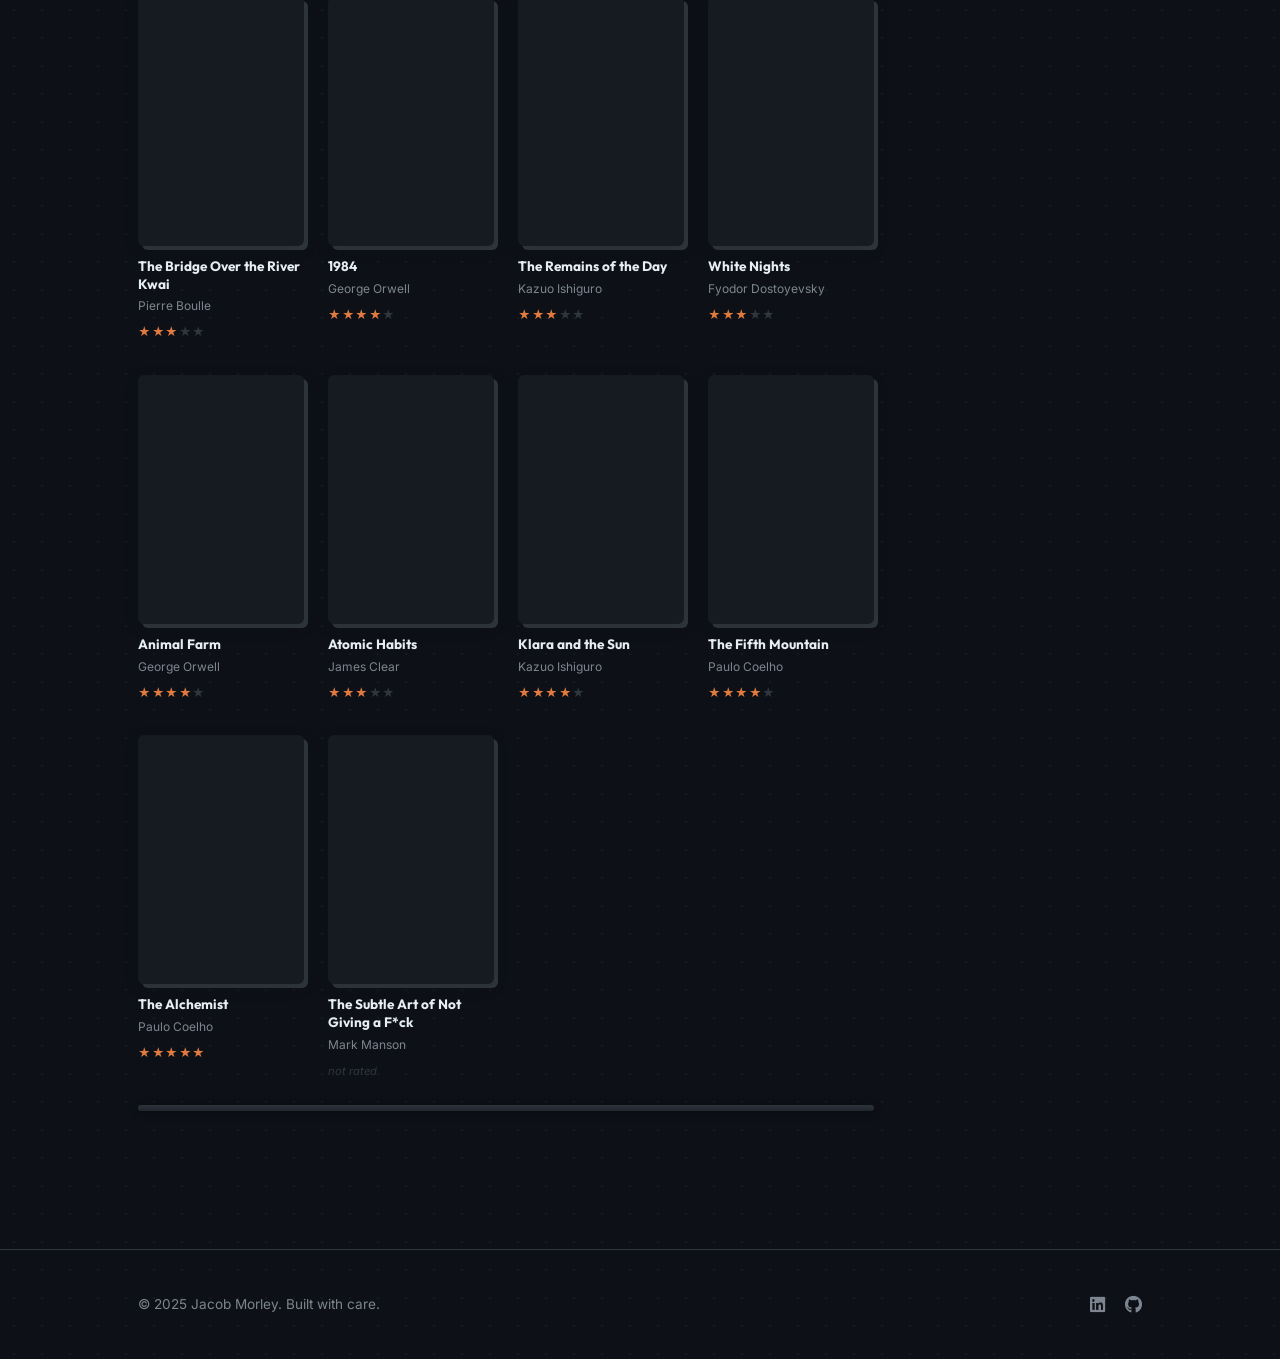
==== commit 2f16bef1: "Remove em dashes from all visible text site-wide Co-Authored-By: Claude Sonnet 4.6 <noreply@anthropi" ====
--- a/bookshelf.html
+++ b/bookshelf.html
@@ -4,7 +4,7 @@
   <meta charset="UTF-8" />
   <meta name="viewport" content="width=device-width, initial-scale=1.0" />
   <title>Bookshelf, Jacob Morley</title>
-  <meta name="description" content="Books Jacob Morley has read — a curated digital bookshelf synced from Goodreads." />
+  <meta name="description" content="Books Jacob Morley has read, a curated digital bookshelf synced from Goodreads." />
 
   <link rel="preconnect" href="https://fonts.googleapis.com" />
   <link rel="preconnect" href="https://fonts.gstatic.com" crossorigin />
@@ -290,7 +290,7 @@
   <!-- Navigation -->
   <nav class="nav" id="nav" role="navigation" aria-label="Main navigation">
     <div class="nav__inner">
-      <a href="index.html" class="nav__logo" aria-label="Jacob Morley — Home">Jacob Morley</a>
+      <a href="index.html" class="nav__logo" aria-label="Jacob Morley Home">Jacob Morley</a>
 
       <ul class="nav__links" id="navLinks" role="list">
         <li><a href="index.html"      class="nav__link">Home</a></li>
@@ -317,7 +317,7 @@
         <div class="reveal">
           <span class="section-label">Reading list</span>
           <h1 class="section-title" id="shelf-title">Bookshelf</h1>
-          <p class="shelf-intro">Books I've read, enjoyed, and learned from — spanning tech, thinking, fiction, and beyond.</p>
+          <p class="shelf-intro">Books I've read, enjoyed, and learned from, spanning tech, thinking, fiction, and beyond.</p>
           <div class="shelf-meta">
             <span class="shelf-stat" id="shelf-count">
               <i class="fa-solid fa-book-open" aria-hidden="true"></i>
